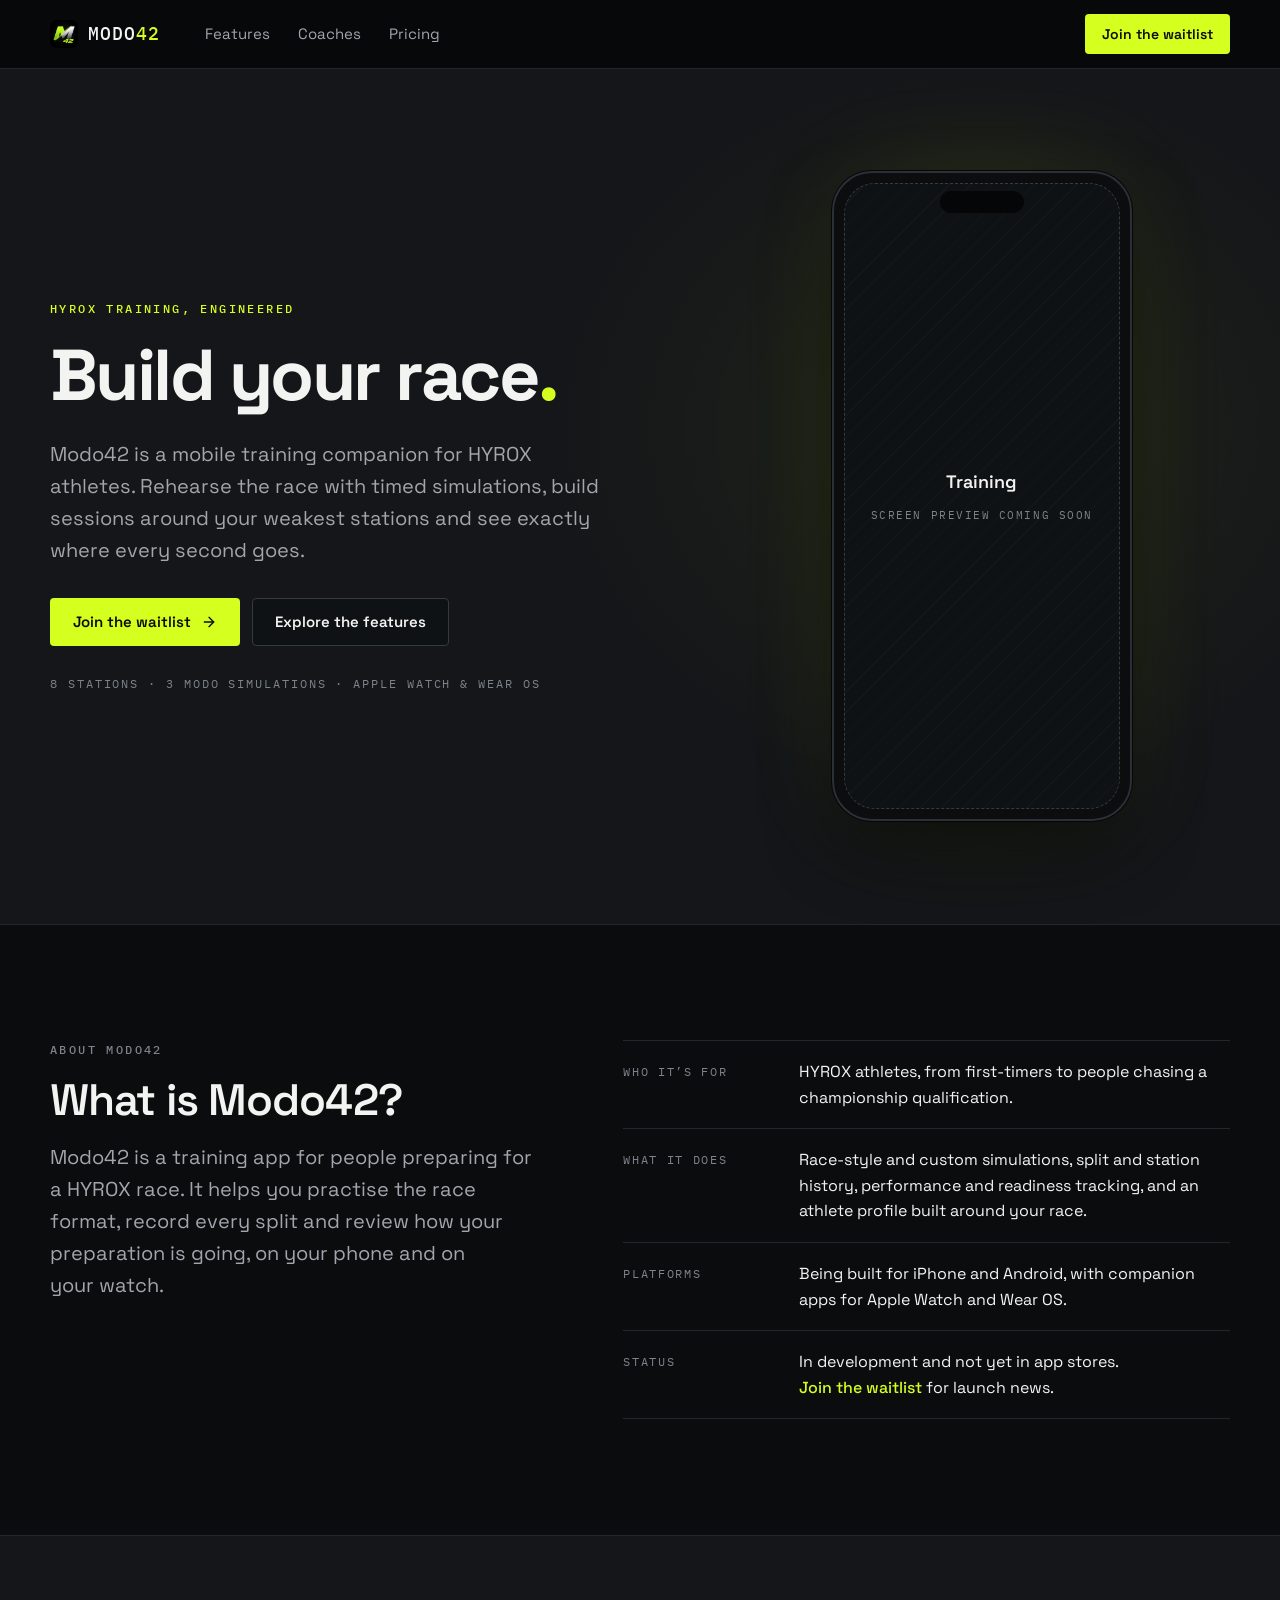
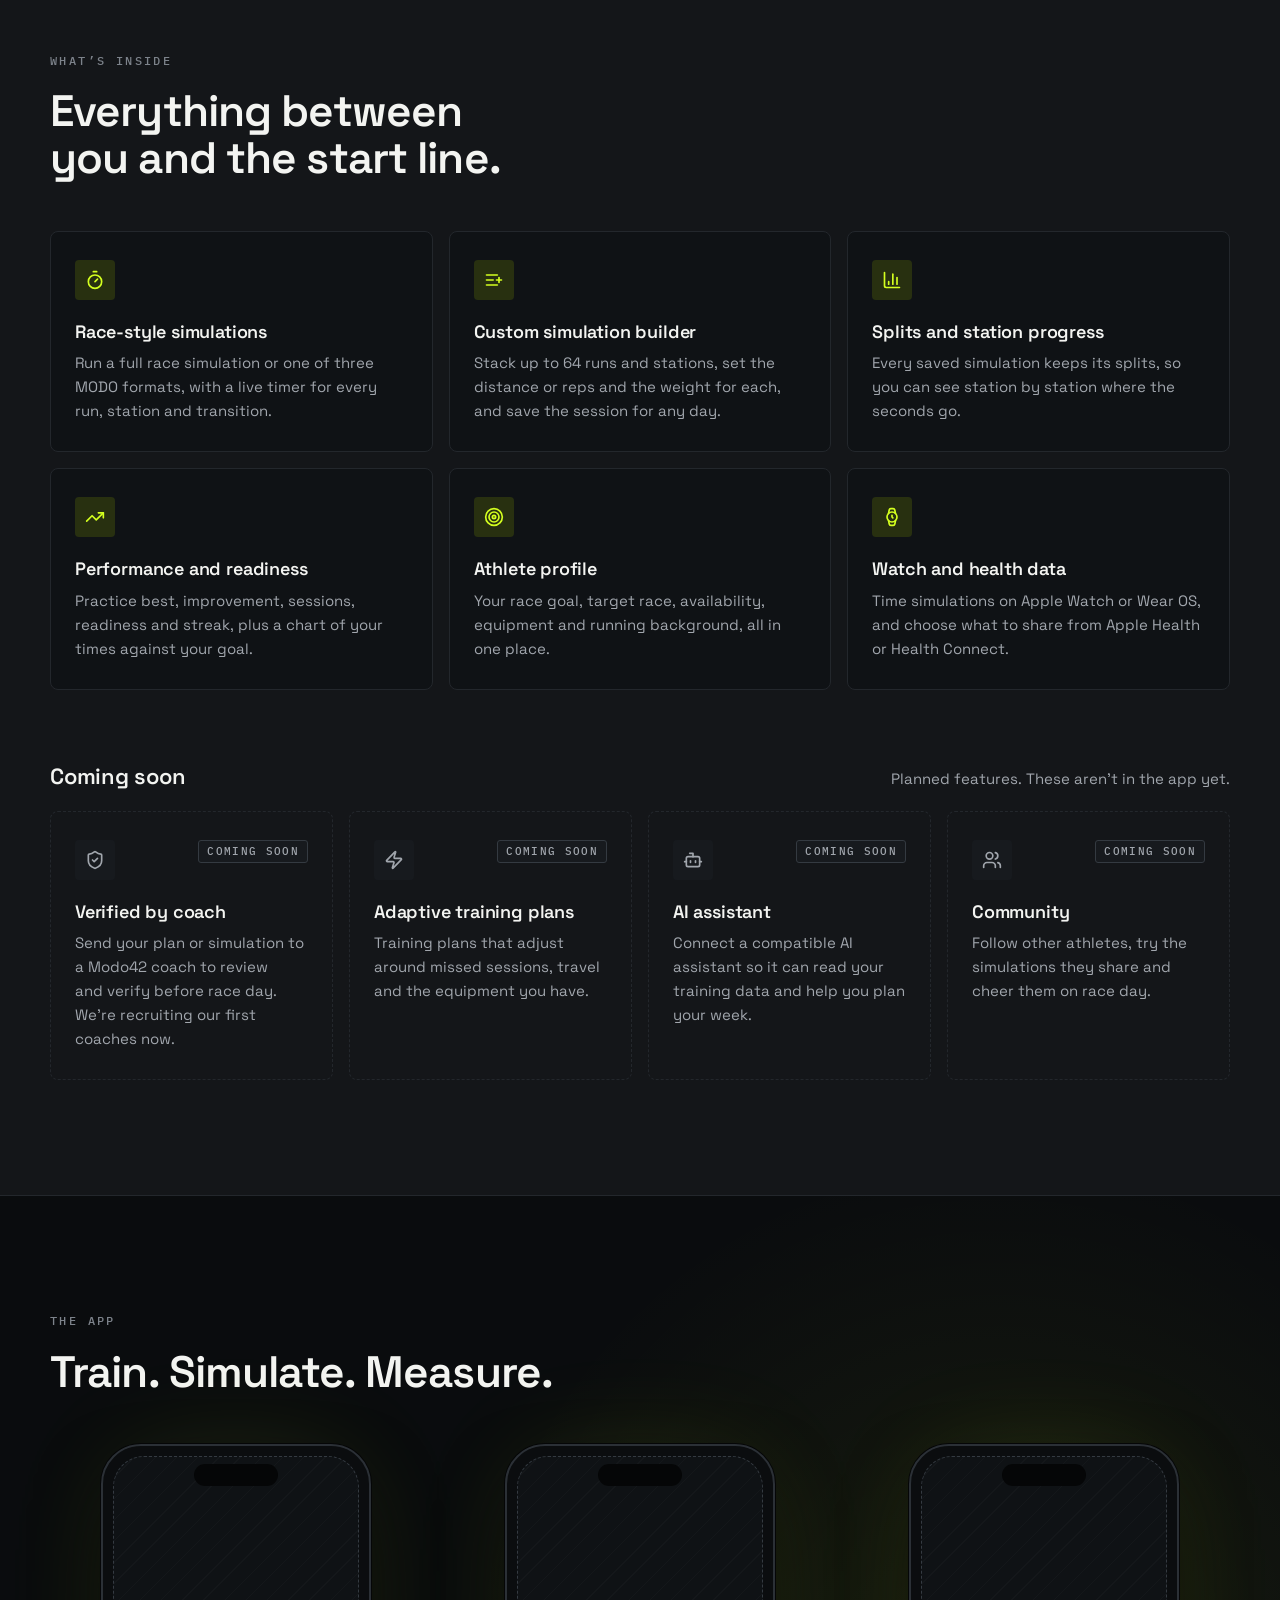
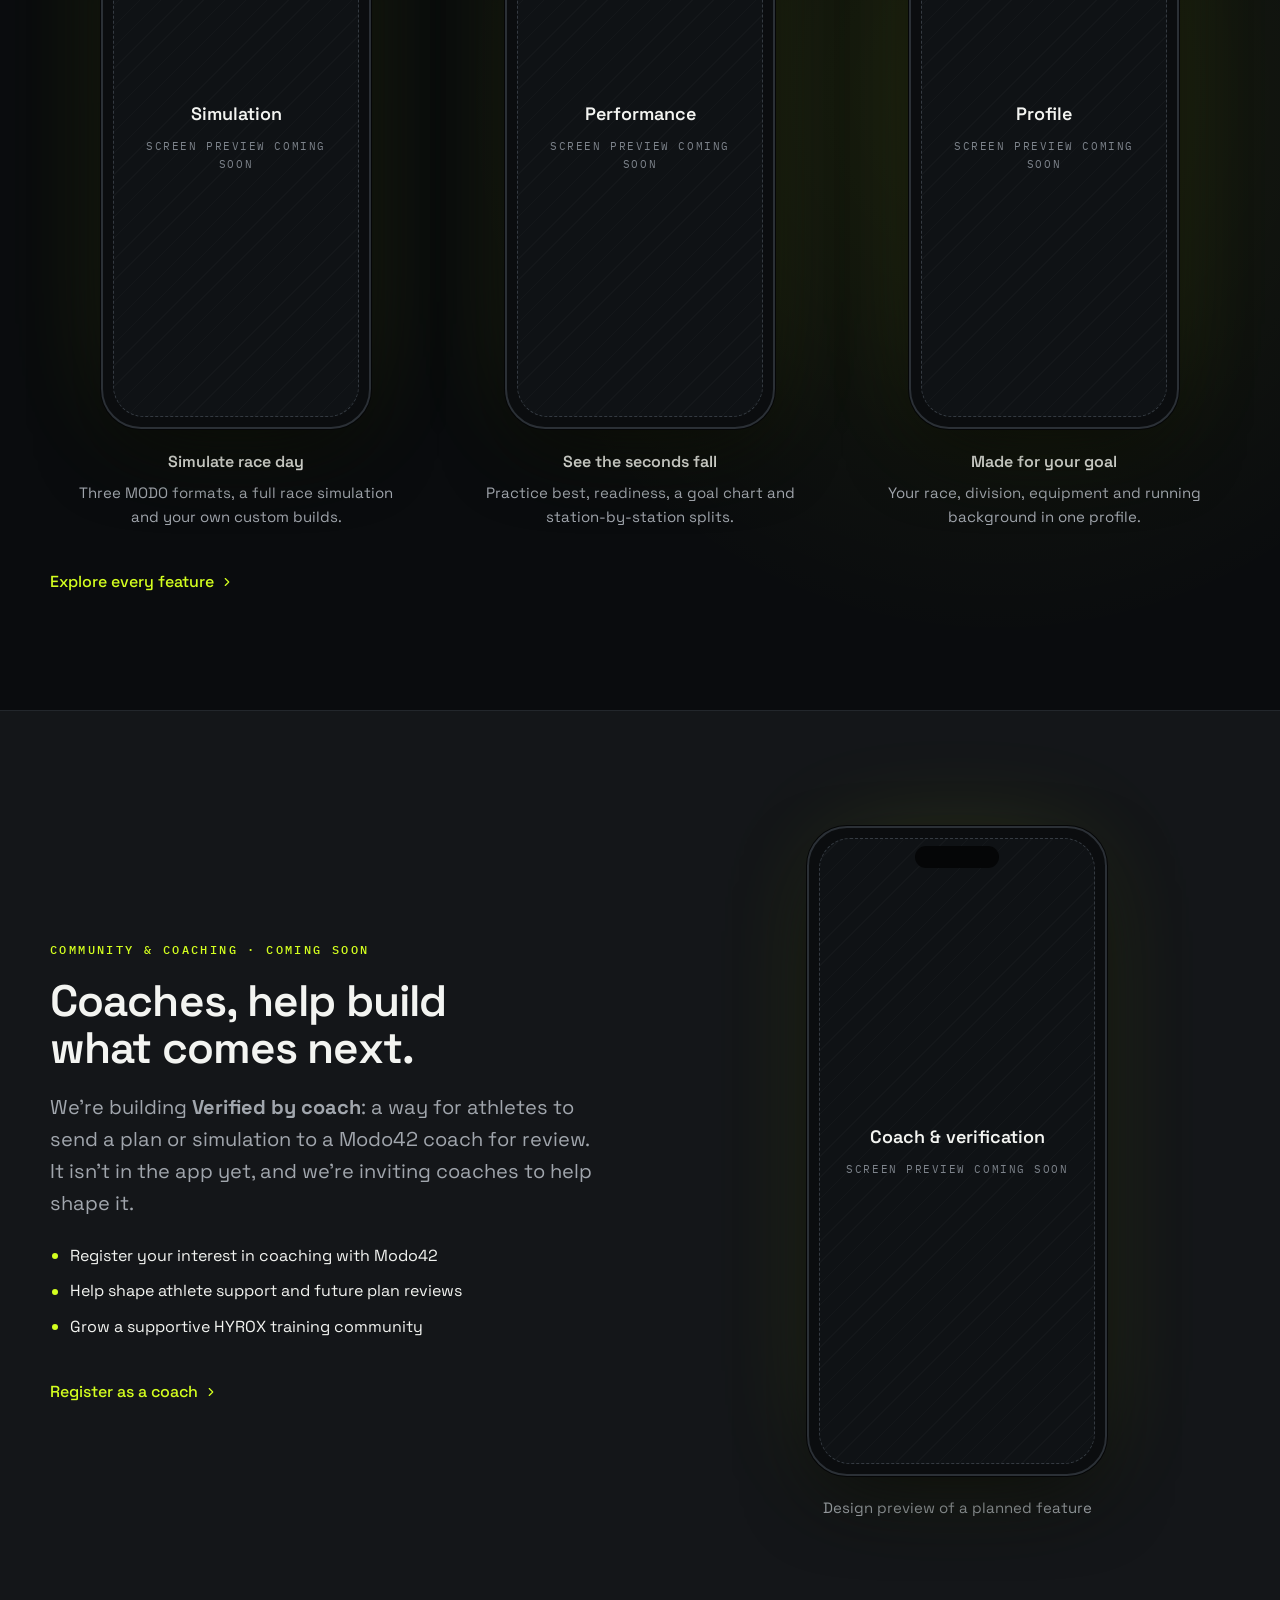
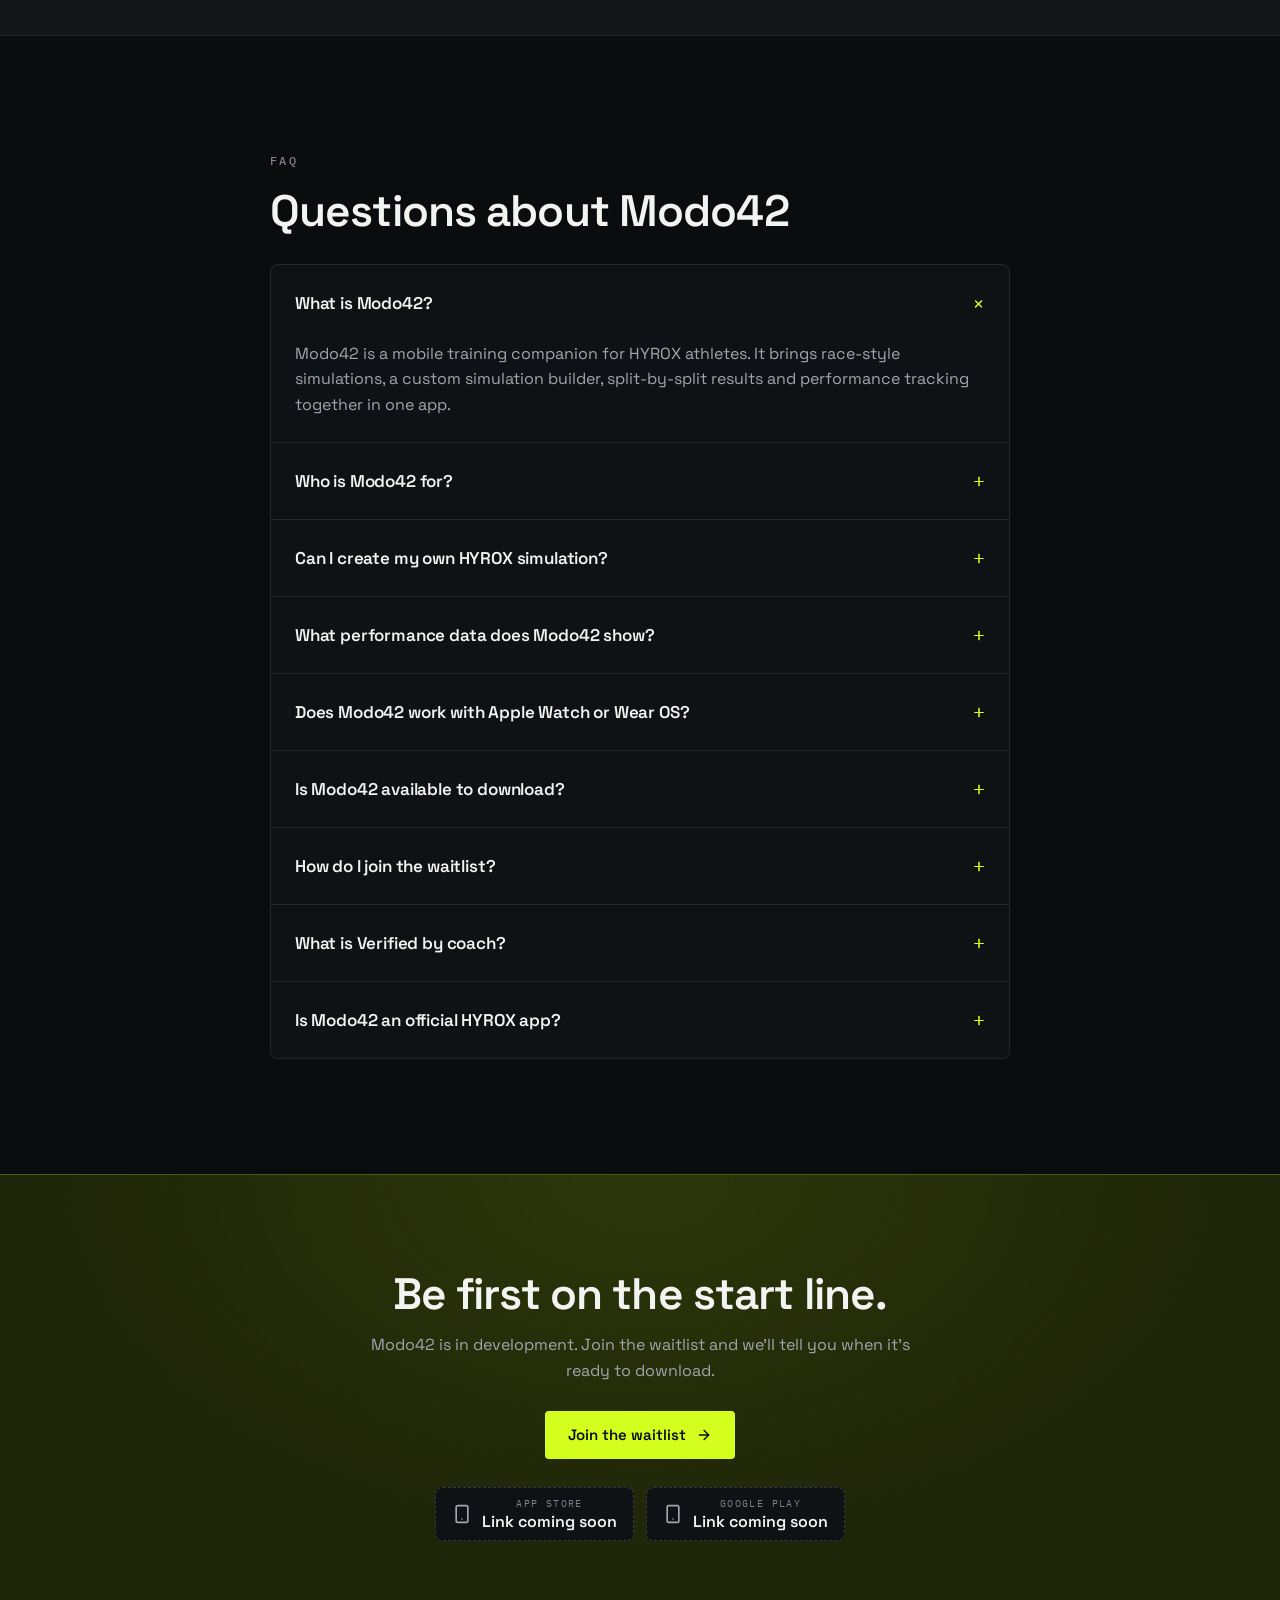
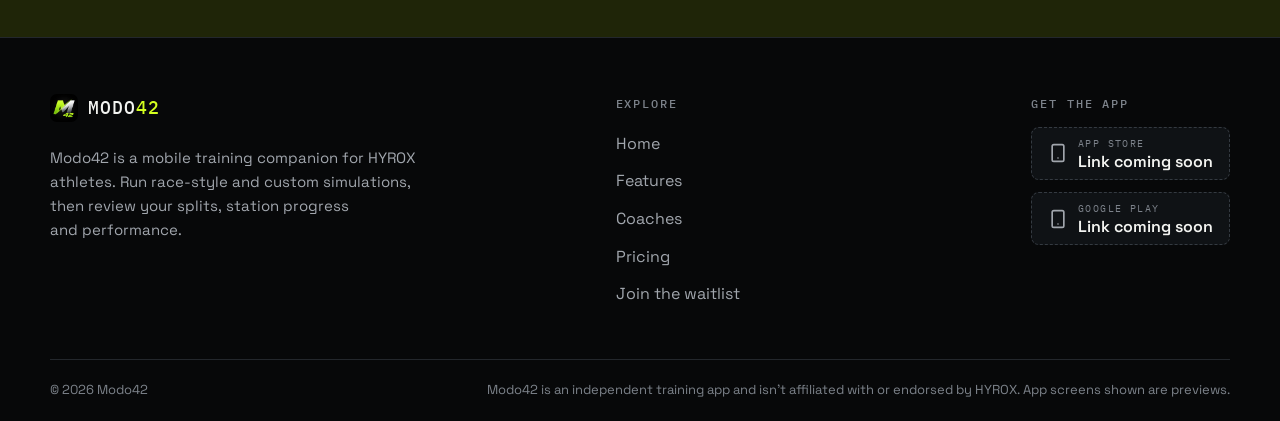
==== index.html @ 2502e5da "Add Modo42 marketing website Static five-page site (Home, Features, Coaches, Pricing, Join the waitl" ====
<!doctype html>
<html lang="en">
<head>
<meta charset="utf-8">
<meta name="viewport" content="width=device-width, initial-scale=1">
<title>Modo42 — HYROX training app for race simulations and splits</title>
<meta name="description" content="Modo42 is a mobile training companion for HYROX athletes. Run race-style and custom simulations, review splits and station progress, and track your performance.">

<link rel="canonical" href="https://modo42.com/">
<meta name="robots" content="index,follow,max-image-preview:large">
<meta name="theme-color" content="#070809">
<link rel="icon" href="/assets/images/favicon-32.png" sizes="32x32" type="image/png">
<link rel="apple-touch-icon" href="/assets/images/apple-touch-icon.png">
<link rel="preload" href="/assets/fonts/space-grotesk-latin-wght.woff2" as="font" type="font/woff2" crossorigin>
<link rel="stylesheet" href="/styles.css">
<script>document.documentElement.classList.add('js')</script>
<script src="/script.js" defer></script>
<meta property="og:type" content="website">
<meta property="og:site_name" content="Modo42">
<meta property="og:locale" content="en_GB">
<meta property="og:title" content="Modo42 — HYROX training app for race simulations and splits">
<meta property="og:description" content="Modo42 is a mobile training companion for HYROX athletes. Run race-style and custom simulations, review splits and station progress, and track your performance.">
<meta property="og:url" content="https://modo42.com/">
<meta property="og:image" content="https://modo42.com/assets/images/og-image.png">
<meta property="og:image:width" content="1200">
<meta property="og:image:height" content="630">
<meta property="og:image:alt" content="Modo42 — HYROX training and race simulation app">
<meta name="twitter:card" content="summary_large_image">
<meta name="twitter:title" content="Modo42 — HYROX training app for race simulations and splits">
<meta name="twitter:description" content="Modo42 is a mobile training companion for HYROX athletes. Run race-style and custom simulations, review splits and station progress, and track your performance.">
<meta name="twitter:image" content="https://modo42.com/assets/images/og-image.png">
<script type="application/ld+json">
{
  "@context": "https://schema.org",
  "@graph": [
    {
      "@type": "WebSite",
      "@id": "https://modo42.com/#website",
      "url": "https://modo42.com/",
      "name": "Modo42",
      "description": "Modo42 is a mobile training companion for HYROX athletes. Run race-style and custom simulations, then review your splits, station progress and performance.",
      "inLanguage": "en"
    },
    {
      "@type": "SoftwareApplication",
      "@id": "https://modo42.com/#app",
      "name": "Modo42",
      "applicationCategory": "HealthApplication",
      "operatingSystem": "iOS, Android",
      "description": "Modo42 is a mobile training companion for HYROX athletes. Run race-style and custom simulations, then review your splits, station progress and performance.",
      "featureList": [
        "Race-style simulations",
        "Custom simulation builder",
        "Splits and station progress",
        "Performance and readiness",
        "Athlete profile",
        "Watch and health data"
      ]
    },
    {
      "@type": "WebPage",
      "@id": "https://modo42.com/#webpage",
      "url": "https://modo42.com/",
      "name": "Modo42 — HYROX training app for race simulations and splits",
      "description": "Modo42 is a mobile training companion for HYROX athletes. Run race-style and custom simulations, review splits and station progress, and track your performance.",
      "isPartOf": {
        "@id": "https://modo42.com/#website"
      },
      "about": {
        "@id": "https://modo42.com/#app"
      },
      "inLanguage": "en"
    },
    {
      "@type": "FAQPage",
      "@id": "https://modo42.com/#faq",
      "url": "https://modo42.com/",
      "mainEntity": [
        {
          "@type": "Question",
          "name": "What is Modo42?",
          "acceptedAnswer": {
            "@type": "Answer",
            "text": "Modo42 is a mobile training companion for HYROX athletes. It brings race-style simulations, a custom simulation builder, split-by-split results and performance tracking together in one app."
          }
        },
        {
          "@type": "Question",
          "name": "Who is Modo42 for?",
          "acceptedAnswer": {
            "@type": "Answer",
            "text": "Athletes preparing for a HYROX race, whether you want to finish your first event, beat your finish time, qualify for championships or simply get HYROX fit."
          }
        },
        {
          "@type": "Question",
          "name": "Can I create my own HYROX simulation?",
          "acceptedAnswer": {
            "@type": "Answer",
            "text": "Yes. The custom simulation builder lets you add up to 64 runs and stations, set the distance or reps and the weight for each, reorder them and save the session to run later."
          }
        },
        {
          "@type": "Question",
          "name": "What performance data does Modo42 show?",
          "acceptedAnswer": {
            "@type": "Answer",
            "text": "Modo42 keeps the splits and station times from every saved simulation. The Performance view shows your practice best, improvement, session count, readiness, sessions this week and streak, with a chart that compares your times to your goal."
          }
        },
        {
          "@type": "Question",
          "name": "Does Modo42 work with Apple Watch or Wear OS?",
          "acceptedAnswer": {
            "@type": "Answer",
            "text": "Yes. Companion apps for Apple Watch and Wear OS let you run a simulation from your wrist with pause, next and end controls, then send the finished session back to your phone."
          }
        },
        {
          "@type": "Question",
          "name": "Is Modo42 available to download?",
          "acceptedAnswer": {
            "@type": "Answer",
            "text": "Not yet. Modo42 is in development for iPhone and Android. Join the waitlist to hear when it’s ready."
          }
        },
        {
          "@type": "Question",
          "name": "How do I join the waitlist?",
          "acceptedAnswer": {
            "@type": "Answer",
            "text": "Enter your email address on the Join the waitlist page."
          }
        },
        {
          "@type": "Question",
          "name": "What is Verified by coach?",
          "acceptedAnswer": {
            "@type": "Answer",
            "text": "Verified by coach is a planned Modo42 feature that will let you send your plan or simulation to a Modo42 coach for review. It isn’t available yet, and we’re recruiting our first coaches now."
          }
        },
        {
          "@type": "Question",
          "name": "Is Modo42 an official HYROX app?",
          "acceptedAnswer": {
            "@type": "Answer",
            "text": "No. Modo42 is an independent training app for HYROX athletes and isn’t affiliated with or endorsed by HYROX."
          }
        }
      ]
    }
  ]
}
</script>
</head>
<body>
<a class="skip-link" href="#main">Skip to content</a>
<header class="site-header">
  <div class="wrap header-inner">
    <a class="brand" href="/" aria-label="Modo42 home" aria-current="page"><img src="/assets/images/icon-192.png" alt="" width="28" height="28"><span>MODO<b>42</b></span></a>
    <button class="nav-toggle" type="button" aria-controls="site-nav" aria-expanded="false" aria-label="Open menu">
      <svg class="i icon-open" aria-hidden="true" focusable="false"><use href="/assets/icons.svg#menu"></use></svg><svg class="i icon-close" aria-hidden="true" focusable="false"><use href="/assets/icons.svg#x"></use></svg>
    </button>
    <nav id="site-nav" class="site-nav" aria-label="Main">
      <ul class="nav-links">
<li><a href="/features/">Features</a></li>
<li><a href="/coaches/">Coaches</a></li>
<li><a href="/pricing/">Pricing</a></li>
      </ul>
      <a class="button button--primary button--small nav-cta" href="/join-waitlist/">Join the waitlist</a>
    </nav>
  </div>
</header>
<main id="main">
<section class="hero" aria-labelledby="hero-title">
  <div class="wrap hero-grid">
    <div>
      <p class="eyebrow eyebrow--accent">HYROX training, engineered</p>
      <h1 id="hero-title">Build your race<span class="dot">.</span></h1>
      <p class="lead">Modo42 is a mobile training companion for HYROX athletes. Rehearse the race with timed simulations, build sessions around your weakest stations and see exactly where every second goes.</p>
      <div class="actions">
        <a class="button button--primary" href="/join-waitlist/">Join the waitlist <svg class="i" aria-hidden="true" focusable="false"><use href="/assets/icons.svg#arrow-right"></use></svg></a>
        <a class="button button--secondary" href="/features/">Explore the features</a>
      </div>
      <p class="mono-meta">8 stations · 3 MODO simulations · Apple Watch &amp; Wear OS</p>
    </div>
    <figure class="phone">
  <!-- SCREENSHOT: replace the .phone-screen contents with <img src="/assets/images/screens/training.webp" width="..." height="..." alt="..."> -->
  <div class="phone-frame"><div class="phone-screen"><strong>Training</strong><span>Screen preview coming soon</span></div></div>
  
</figure>
  </div>
</section>

<section class="section section--deep" aria-labelledby="what-title">
  <div class="wrap facts">
    <div>
      <p class="eyebrow">About Modo42</p>
      <h2 id="what-title">What is Modo42?</h2>
      <p class="lead">Modo42 is a training app for people preparing for a HYROX race. It helps you practise the race format, record every split and review how your preparation is going, on your phone and on your watch.</p>
    </div>
    <dl class="spec">
      <div><dt>Who it’s for</dt><dd>HYROX athletes, from first-timers to people chasing a championship qualification.</dd></div>
      <div><dt>What it does</dt><dd>Race-style and custom simulations, split and station history, performance and readiness tracking, and an athlete profile built around your race.</dd></div>
      <div><dt>Platforms</dt><dd>Being built for iPhone and Android, with companion apps for Apple Watch and Wear OS.</dd></div>
      <div><dt>Status</dt><dd>In development and not yet in app stores. <a class="text-link" href="/join-waitlist/">Join the waitlist</a> for launch news.</dd></div>
    </dl>
  </div>
</section>

<section class="section" aria-labelledby="inside-title">
  <div class="wrap">
    <div class="section-head">
      <p class="eyebrow">What’s inside</p>
      <h2 id="inside-title">Everything between you and the start line.</h2>
    </div>
    <ul class="card-grid">
<li class="card"><span class="icon-tile"><svg class="i" aria-hidden="true" focusable="false"><use href="/assets/icons.svg#timer"></use></svg></span><h3>Race-style simulations</h3><p>Run a full race simulation or one of three MODO formats, with a live timer for every run, station and transition.</p></li>
<li class="card"><span class="icon-tile"><svg class="i" aria-hidden="true" focusable="false"><use href="/assets/icons.svg#list-plus"></use></svg></span><h3>Custom simulation builder</h3><p>Stack up to 64 runs and stations, set the distance or reps and the weight for each, and save the session for any day.</p></li>
<li class="card"><span class="icon-tile"><svg class="i" aria-hidden="true" focusable="false"><use href="/assets/icons.svg#chart"></use></svg></span><h3>Splits and station progress</h3><p>Every saved simulation keeps its splits, so you can see station by station where the seconds go.</p></li>
<li class="card"><span class="icon-tile"><svg class="i" aria-hidden="true" focusable="false"><use href="/assets/icons.svg#trending-up"></use></svg></span><h3>Performance and readiness</h3><p>Practice best, improvement, sessions, readiness and streak, plus a chart of your times against your goal.</p></li>
<li class="card"><span class="icon-tile"><svg class="i" aria-hidden="true" focusable="false"><use href="/assets/icons.svg#target"></use></svg></span><h3>Athlete profile</h3><p>Your race goal, target race, availability, equipment and running background, all in one place.</p></li>
<li class="card"><span class="icon-tile"><svg class="i" aria-hidden="true" focusable="false"><use href="/assets/icons.svg#watch"></use></svg></span><h3>Watch and health data</h3><p>Time simulations on Apple Watch or Wear OS, and choose what to share from Apple Health or Health Connect.</p></li>
    </ul>
    <div class="subhead">
      <h3>Coming soon</h3>
      <p>Planned features. These aren’t in the app yet.</p>
    </div>
    <ul class="card-grid card-grid--four">
<li class="card card--soon"><span class="icon-tile"><svg class="i" aria-hidden="true" focusable="false"><use href="/assets/icons.svg#shield-check"></use></svg></span><span class="badge badge--soon">Coming soon</span><h4>Verified by coach</h4><p>Send your plan or simulation to a Modo42 coach to review and verify before race day. We’re recruiting our first coaches now.</p></li>
<li class="card card--soon"><span class="icon-tile"><svg class="i" aria-hidden="true" focusable="false"><use href="/assets/icons.svg#zap"></use></svg></span><span class="badge badge--soon">Coming soon</span><h4>Adaptive training plans</h4><p>Training plans that adjust around missed sessions, travel and the equipment you have.</p></li>
<li class="card card--soon"><span class="icon-tile"><svg class="i" aria-hidden="true" focusable="false"><use href="/assets/icons.svg#bot"></use></svg></span><span class="badge badge--soon">Coming soon</span><h4>AI assistant</h4><p>Connect a compatible AI assistant so it can read your training data and help you plan your week.</p></li>
<li class="card card--soon"><span class="icon-tile"><svg class="i" aria-hidden="true" focusable="false"><use href="/assets/icons.svg#users"></use></svg></span><span class="badge badge--soon">Coming soon</span><h4>Community</h4><p>Follow other athletes, try the simulations they share and cheer them on race day.</p></li>
    </ul>
  </div>
</section>

<section class="section section--glow" aria-labelledby="app-title">
  <div class="wrap">
    <div class="section-head">
      <p class="eyebrow">The app</p>
      <h2 id="app-title">Train. Simulate. Measure.</h2>
    </div>
    <ul class="screen-trio">
      <li><figure class="phone">
  <!-- SCREENSHOT: replace the .phone-screen contents with <img src="/assets/images/screens/simulation.webp" width="..." height="..." alt="..."> -->
  <div class="phone-frame"><div class="phone-screen"><strong>Simulation</strong><span>Screen preview coming soon</span></div></div>
  <figcaption><strong>Simulate race day</strong><span>Three MODO formats, a full race simulation and your own custom builds.</span></figcaption>
</figure></li>
      <li><figure class="phone">
  <!-- SCREENSHOT: replace the .phone-screen contents with <img src="/assets/images/screens/performance.webp" width="..." height="..." alt="..."> -->
  <div class="phone-frame"><div class="phone-screen"><strong>Performance</strong><span>Screen preview coming soon</span></div></div>
  <figcaption><strong>See the seconds fall</strong><span>Practice best, readiness, a goal chart and station-by-station splits.</span></figcaption>
</figure></li>
      <li><figure class="phone">
  <!-- SCREENSHOT: replace the .phone-screen contents with <img src="/assets/images/screens/profile.webp" width="..." height="..." alt="..."> -->
  <div class="phone-frame"><div class="phone-screen"><strong>Profile</strong><span>Screen preview coming soon</span></div></div>
  <figcaption><strong>Made for your goal</strong><span>Your race, division, equipment and running background in one profile.</span></figcaption>
</figure></li>
    </ul>
    <p class="section-foot"><a class="text-link" href="/features/">Explore every feature <svg class="i" aria-hidden="true" focusable="false"><use href="/assets/icons.svg#chevron-right"></use></svg></a></p>
  </div>
</section>

<section class="section" aria-labelledby="coach-title">
  <div class="wrap split">
    <div class="split-copy">
      <p class="eyebrow eyebrow--accent">Community &amp; coaching · Coming soon</p>
      <h2 id="coach-title">Coaches, help build what comes next.</h2>
      <p class="lead">We’re building <strong>Verified by coach</strong>: a way for athletes to send a plan or simulation to a Modo42 coach for review. It isn’t in the app yet, and we’re inviting coaches to help shape it.</p>
      <ul class="bullet-list">
        <li>Register your interest in coaching with Modo42</li>
        <li>Help shape athlete support and future plan reviews</li>
        <li>Grow a supportive HYROX training community</li>
      </ul>
      <p class="section-foot"><a class="text-link" href="/coaches/">Register as a coach <svg class="i" aria-hidden="true" focusable="false"><use href="/assets/icons.svg#chevron-right"></use></svg></a></p>
    </div>
    <div class="split-media"><figure class="phone">
  <!-- SCREENSHOT: replace the .phone-screen contents with <img src="/assets/images/screens/coach-verification.webp" width="..." height="..." alt="..."> -->
  <div class="phone-frame"><div class="phone-screen"><strong>Coach &amp; verification</strong><span>Screen preview coming soon</span></div></div>
  <figcaption><span>Design preview of a planned feature</span></figcaption>
</figure></div>
  </div>
</section>

<section class="section section--deep" aria-labelledby="faq-title">
  <div class="wrap faq">
    <p class="eyebrow">FAQ</p>
    <h2 id="faq-title">Questions about Modo42</h2>
    <div class="faq-list">
<details class="faq-item" open><summary><h3>What is Modo42?</h3></summary><div class="faq-answer"><p>Modo42 is a mobile training companion for HYROX athletes. It brings race-style simulations, a custom simulation builder, split-by-split results and performance tracking together in one app.</p></div></details>
<details class="faq-item"><summary><h3>Who is Modo42 for?</h3></summary><div class="faq-answer"><p>Athletes preparing for a HYROX race, whether you want to finish your first event, beat your finish time, qualify for championships or simply get HYROX fit.</p></div></details>
<details class="faq-item"><summary><h3>Can I create my own HYROX simulation?</h3></summary><div class="faq-answer"><p>Yes. The custom simulation builder lets you add up to 64 runs and stations, set the distance or reps and the weight for each, reorder them and save the session to run later.</p></div></details>
<details class="faq-item"><summary><h3>What performance data does Modo42 show?</h3></summary><div class="faq-answer"><p>Modo42 keeps the splits and station times from every saved simulation. The Performance view shows your practice best, improvement, session count, readiness, sessions this week and streak, with a chart that compares your times to your goal.</p></div></details>
<details class="faq-item"><summary><h3>Does Modo42 work with Apple Watch or Wear OS?</h3></summary><div class="faq-answer"><p>Yes. Companion apps for Apple Watch and Wear OS let you run a simulation from your wrist with pause, next and end controls, then send the finished session back to your phone.</p></div></details>
<details class="faq-item"><summary><h3>Is Modo42 available to download?</h3></summary><div class="faq-answer"><p>Not yet. Modo42 is in development for iPhone and Android. Join the waitlist to hear when it’s ready.</p></div></details>
<details class="faq-item"><summary><h3>How do I join the waitlist?</h3></summary><div class="faq-answer"><p>Enter your email address on the <a href="/join-waitlist/">Join the waitlist</a> page.</p></div></details>
<details class="faq-item"><summary><h3>What is Verified by coach?</h3></summary><div class="faq-answer"><p>Verified by coach is a planned Modo42 feature that will let you send your plan or simulation to a Modo42 coach for review. It isn’t available yet, and we’re recruiting our first coaches now.</p></div></details>
<details class="faq-item"><summary><h3>Is Modo42 an official HYROX app?</h3></summary><div class="faq-answer"><p>No. Modo42 is an independent training app for HYROX athletes and isn’t affiliated with or endorsed by HYROX.</p></div></details>
    </div>
    
  </div>
</section>

<section class="cta-band" aria-labelledby="cta-title">
  <div class="wrap">
    <h2 id="cta-title">Be first on the start line.</h2>
    <p>Modo42 is in development. Join the waitlist and we’ll tell you when it’s ready to download.</p>
    <div class="actions"><a class="button button--primary" href="/join-waitlist/">Join the waitlist <svg class="i" aria-hidden="true" focusable="false"><use href="/assets/icons.svg#arrow-right"></use></svg></a></div>
    <ul class="store-links store-links--center"><li><!-- STORE LINK: replace this span with <a href="APP-STORE_URL"> and the official badge --><span class="store-link" data-store-link="app-store"><svg class="i" aria-hidden="true" focusable="false"><use href="/assets/icons.svg#smartphone"></use></svg><span><small>App Store</small><b>Link coming soon</b></span></span></li><li><!-- STORE LINK: replace this span with <a href="GOOGLE-PLAY_URL"> and the official badge --><span class="store-link" data-store-link="google-play"><svg class="i" aria-hidden="true" focusable="false"><use href="/assets/icons.svg#smartphone"></use></svg><span><small>Google Play</small><b>Link coming soon</b></span></span></li></ul>
  </div>
</section>
</main>
<footer class="site-footer">
  <div class="wrap">
    <div class="footer-grid">
      <div class="footer-about">
        <a class="brand" href="/" aria-label="Modo42 home"><img src="/assets/images/icon-192.png" alt="" width="28" height="28" loading="lazy"><span>MODO<b>42</b></span></a>
        <p>Modo42 is a mobile training companion for HYROX athletes. Run race-style and custom simulations, then review your splits, station progress and performance.</p>
      </div>
      <nav aria-label="Footer">
        <p class="footer-heading">Explore</p>
        <ul class="footer-links">
          <li><a href="/">Home</a></li>
          <li><a href="/features/">Features</a></li>
          <li><a href="/coaches/">Coaches</a></li>
          <li><a href="/pricing/">Pricing</a></li>
          <li><a href="/join-waitlist/">Join the waitlist</a></li>
        </ul>
      </nav>
      <div>
        <p class="footer-heading">Get the app</p>
        <ul class="store-links store-links--stack"><li><!-- STORE LINK: replace this span with <a href="APP-STORE_URL"> and the official badge --><span class="store-link" data-store-link="app-store"><svg class="i" aria-hidden="true" focusable="false"><use href="/assets/icons.svg#smartphone"></use></svg><span><small>App Store</small><b>Link coming soon</b></span></span></li><li><!-- STORE LINK: replace this span with <a href="GOOGLE-PLAY_URL"> and the official badge --><span class="store-link" data-store-link="google-play"><svg class="i" aria-hidden="true" focusable="false"><use href="/assets/icons.svg#smartphone"></use></svg><span><small>Google Play</small><b>Link coming soon</b></span></span></li></ul>
      </div>
    </div>
    <div class="footer-legal">
      <span>© 2026 Modo42</span>
      <span>Modo42 is an independent training app and isn’t affiliated with or endorsed by HYROX. App screens shown are previews.</span>
    </div>
  </div>
</footer>
</body>
</html>
---- styles.css ----
/* Modo42 website — shared styles. Dark-only by design (matches the app). */

@font-face {
  font-family: 'Space Grotesk';
  src: url('/assets/fonts/space-grotesk-latin-wght.woff2') format('woff2');
  font-weight: 300 700;
  font-style: normal;
  font-display: swap;
}
@font-face {
  font-family: 'IBM Plex Mono';
  src: url('/assets/fonts/ibm-plex-mono-latin-400.woff2') format('woff2');
  font-weight: 400;
  font-style: normal;
  font-display: swap;
}
@font-face {
  font-family: 'IBM Plex Mono';
  src: url('/assets/fonts/ibm-plex-mono-latin-500.woff2') format('woff2');
  font-weight: 500;
  font-style: normal;
  font-display: swap;
}

:root {
  color-scheme: dark;

  --bg: #141619;
  --bg-deep: #0a0c0e;
  --bg-nav: #070809;
  --surface: #0f1215;
  --surface-raised: #171a1e;
  --line: #23272c;
  --line-strong: #343a41;

  --text: #f3f4f1;
  --text-muted: #a1a6ad;
  --text-faint: #7d838b;

  --accent: #d4ff1f;
  --accent-hover: #e2ff5c;
  --accent-ink: #0b0d05;
  --accent-tint: #1f2508;
  --accent-tint-strong: #283010;
  --accent-line: #4c5a12;

  --danger: #ff8a7a;
  --danger-tint: #2a1512;
  --info: #7fd6ff;
  --info-tint: #0f2230;

  --font-sans: 'Space Grotesk', ui-sans-serif, system-ui, -apple-system, 'Segoe UI', sans-serif;
  --font-mono: 'IBM Plex Mono', ui-monospace, 'SF Mono', Menlo, monospace;

  --radius-sm: 4px;
  --radius: 8px;
  --radius-lg: 14px;

  --wrap: 1180px;
  --gutter: clamp(16px, 4vw, 40px);
  --section-y: clamp(64px, 9vw, 120px);

  --focus: 0 0 0 3px var(--bg-deep), 0 0 0 5px var(--accent);
}

*,
*::before,
*::after {
  box-sizing: border-box;
}

html {
  -webkit-text-size-adjust: 100%;
  text-size-adjust: 100%;
  scroll-behavior: smooth;
  scroll-padding-top: 88px;
}

body {
  margin: 0;
  background: var(--bg);
  color: var(--text);
  font-family: var(--font-sans);
  font-size: 1rem;
  line-height: 1.6;
  -webkit-font-smoothing: antialiased;
  text-rendering: optimizeLegibility;
}

img,
svg {
  display: block;
  max-width: 100%;
}

/* Sprite icons: <svg class="i"><use href="/assets/icons.svg#name"/></svg> */
.i {
  width: 20px;
  height: 20px;
  fill: none;
  stroke: currentColor;
  stroke-width: 2;
  stroke-linecap: round;
  stroke-linejoin: round;
  flex: none;
}

h1,
h2,
h3 {
  margin: 0;
  font-weight: 600;
  line-height: 1.08;
  letter-spacing: -0.02em;
  text-wrap: balance;
}

h1 {
  font-size: clamp(2.5rem, 6.4vw, 4.5rem);
  font-weight: 700;
  letter-spacing: -0.035em;
}

h2 {
  font-size: clamp(1.85rem, 3.6vw, 2.75rem);
}

h3 {
  font-size: 1.125rem;
  letter-spacing: -0.01em;
  line-height: 1.3;
}

p {
  margin: 0;
  text-wrap: pretty;
}

a {
  color: inherit;
}

:focus-visible {
  outline: none;
  box-shadow: var(--focus);
  border-radius: var(--radius-sm);
}

::selection {
  background: var(--accent);
  color: var(--accent-ink);
}

.visually-hidden {
  position: absolute !important;
  width: 1px;
  height: 1px;
  padding: 0;
  margin: -1px;
  overflow: hidden;
  clip: rect(0 0 0 0);
  white-space: nowrap;
  border: 0;
}

.skip-link {
  position: absolute;
  top: 12px;
  left: 12px;
  z-index: 100;
  padding: 10px 16px;
  background: var(--accent);
  color: var(--accent-ink);
  font-weight: 600;
  text-decoration: none;
  border-radius: var(--radius-sm);
  transform: translateY(-160%);
}
.skip-link:focus-visible {
  transform: none;
}

.wrap {
  width: 100%;
  max-width: calc(var(--wrap) + var(--gutter) * 2);
  margin-inline: auto;
  padding-inline: var(--gutter);
}

/* ---------- Type helpers ---------- */

.eyebrow {
  display: flex;
  align-items: center;
  gap: 10px;
  margin-bottom: 18px;
  font-family: var(--font-mono);
  font-size: 0.75rem;
  font-weight: 500;
  letter-spacing: 0.2em;
  text-transform: uppercase;
  color: var(--text-faint);
}
.eyebrow--accent {
  color: var(--accent);
}

.lead {
  font-size: clamp(1.0625rem, 1.6vw, 1.25rem);
  line-height: 1.6;
  color: var(--text-muted);
}

.muted {
  color: var(--text-muted);
}

.dot {
  color: var(--accent);
}

.mono-meta {
  font-family: var(--font-mono);
  font-size: 0.75rem;
  letter-spacing: 0.16em;
  text-transform: uppercase;
  color: var(--text-faint);
}

/* ---------- Buttons & links ---------- */

.button {
  display: inline-flex;
  align-items: center;
  justify-content: center;
  gap: 10px;
  min-height: 48px;
  padding: 12px 22px;
  border: 1px solid transparent;
  border-radius: var(--radius-sm);
  font: inherit;
  font-size: 0.9375rem;
  font-weight: 600;
  line-height: 1.2;
  text-decoration: none;
  cursor: pointer;
  transition:
    background-color 160ms ease,
    border-color 160ms ease,
    color 160ms ease,
    transform 160ms ease;
}
.button svg {
  width: 16px;
  height: 16px;
  flex: none;
}
.button--primary {
  background: var(--accent);
  color: var(--accent-ink);
}
.button--primary:hover {
  background: var(--accent-hover);
}
.button--secondary {
  background: var(--surface);
  border-color: var(--line-strong);
  color: var(--text);
}
.button--secondary:hover {
  border-color: var(--text-faint);
}
.button--block {
  width: 100%;
}
.button--small {
  min-height: 40px;
  padding: 8px 16px;
  font-size: 0.875rem;
}
.button[aria-disabled='true'],
.button:disabled {
  cursor: progress;
  opacity: 0.7;
}

.text-link {
  display: inline-flex;
  align-items: center;
  gap: 6px;
  color: var(--accent);
  font-weight: 500;
  text-decoration: none;
}
.text-link svg {
  width: 14px;
  height: 14px;
  transition: transform 160ms ease;
}
.text-link:hover {
  text-decoration: underline;
  text-underline-offset: 4px;
}
.text-link:hover svg {
  transform: translateX(3px);
}

.actions {
  display: flex;
  flex-wrap: wrap;
  gap: 12px;
}

/* ---------- Header ---------- */

.site-header {
  position: sticky;
  top: 0;
  z-index: 50;
  background: color-mix(in srgb, var(--bg-nav) 92%, transparent);
  border-bottom: 1px solid var(--line);
  backdrop-filter: saturate(140%) blur(10px);
  -webkit-backdrop-filter: saturate(140%) blur(10px);
}
.header-inner {
  display: flex;
  align-items: center;
  gap: 32px;
  min-height: 68px;
}

.brand {
  display: inline-flex;
  align-items: center;
  gap: 10px;
  flex: none;
  font-family: var(--font-mono);
  font-size: 1.125rem;
  font-weight: 500;
  letter-spacing: 0.06em;
  text-decoration: none;
  color: var(--text);
}
.brand img {
  width: 28px;
  height: 28px;
  border-radius: 7px;
}
.brand b {
  font-weight: 500;
  color: var(--accent);
}

.site-nav {
  display: flex;
  align-items: center;
  flex: 1;
  gap: 32px;
}
.nav-links {
  display: flex;
  gap: 4px;
  margin: 0;
  padding: 0;
  list-style: none;
}
.nav-links a {
  display: block;
  padding: 8px 12px;
  color: var(--text-muted);
  font-size: 0.9375rem;
  text-decoration: none;
  border-radius: var(--radius-sm);
  transition: color 160ms ease;
}
.nav-links a:hover {
  color: var(--text);
}
.nav-links a[aria-current='page'] {
  color: var(--accent);
}
.nav-cta {
  margin-left: auto;
}

.nav-toggle {
  display: none;
  align-items: center;
  justify-content: center;
  width: 44px;
  height: 44px;
  margin-left: auto;
  padding: 0;
  background: transparent;
  border: 1px solid var(--line-strong);
  border-radius: var(--radius-sm);
  color: var(--text);
  cursor: pointer;
}
.nav-toggle svg {
  width: 20px;
  height: 20px;
}
.nav-toggle .icon-close {
  display: none;
}
.nav-toggle[aria-expanded='true'] .icon-open {
  display: none;
}
.nav-toggle[aria-expanded='true'] .icon-close {
  display: block;
}

@media (max-width: 760px) {
  .header-inner {
    flex-wrap: wrap;
    gap: 0;
    min-height: 0;
  }
  .brand,
  .nav-toggle {
    margin-block: 12px;
  }
  .brand {
    min-height: 44px;
  }
  /* Without JS the links stay visible as a second row. */
  .site-nav {
    flex-basis: 100%;
    flex-direction: column;
    align-items: stretch;
    gap: 12px;
    padding: 4px 0 16px;
  }
  .nav-links {
    flex-direction: column;
  }
  .nav-links a {
    padding: 12px 4px;
    font-size: 1.0625rem;
    border-bottom: 1px solid var(--line);
    border-radius: 0;
  }
  .nav-cta {
    margin-left: 0;
  }
  .js .nav-toggle {
    display: inline-flex;
  }
  .js .site-nav {
    display: none;
  }
  .js .site-nav.is-open {
    display: flex;
  }
}

/* ---------- Sections ---------- */

.section {
  padding-block: var(--section-y);
  border-top: 1px solid var(--line);
}
.section--deep {
  background: var(--bg-deep);
}
.section--glow {
  position: relative;
  overflow: hidden;
  background:
    radial-gradient(60% 70% at 78% 45%, rgba(212, 255, 31, 0.07), transparent 70%),
    var(--bg-deep);
}
.section--glow-left {
  background:
    radial-gradient(60% 70% at 22% 45%, rgba(212, 255, 31, 0.07), transparent 70%),
    var(--bg-deep);
}
.section-head {
  max-width: 720px;
  margin-bottom: clamp(32px, 5vw, 48px);
}
.section-head .lead,
.facts h2 + .lead {
  margin-top: 16px;
}
.section-head--center {
  margin-inline: auto;
  text-align: center;
}
.section-head--center .eyebrow {
  justify-content: center;
}

/* ---------- Hero ---------- */

.hero {
  position: relative;
  overflow: hidden;
  padding-block: clamp(48px, 8vw, 104px);
  background:
    radial-gradient(48% 62% at 76% 42%, rgba(212, 255, 31, 0.06), transparent 70%),
    var(--bg);
}
.hero-grid {
  display: grid;
  grid-template-columns: minmax(0, 1.1fr) minmax(0, 0.9fr);
  align-items: center;
  gap: clamp(40px, 6vw, 80px);
}
.hero h1 {
  margin-bottom: 24px;
}
.hero .lead {
  max-width: 560px;
}
.hero .actions {
  margin-top: 32px;
}
.hero .mono-meta {
  margin-top: 28px;
}
.page-hero {
  padding-block: clamp(56px, 8vw, 96px) clamp(48px, 6vw, 72px);
}
.page-hero h1 {
  max-width: 820px;
  font-size: clamp(2.25rem, 5.6vw, 3.75rem);
  margin-bottom: 20px;
}
.page-hero .lead {
  max-width: 680px;
}

@media (max-width: 900px) {
  .hero-grid {
    grid-template-columns: 1fr;
  }
}

/* ---------- Phone placeholder (swap for real screenshots later) ---------- */

.phone {
  margin: 0;
}
.phone-frame {
  position: relative;
  width: min(100%, 300px);
  aspect-ratio: 9 / 19.5;
  margin-inline: auto;
  padding: 10px;
  background: #0b0d0f;
  border: 2px solid #2b3036;
  border-radius: 40px;
  box-shadow:
    0 0 0 1px #050607,
    0 30px 80px -20px rgba(0, 0, 0, 0.75),
    0 0 120px -30px rgba(212, 255, 31, 0.18);
}
.phone-frame::before {
  content: '';
  position: absolute;
  top: 18px;
  left: 50%;
  width: 84px;
  height: 22px;
  background: #050607;
  border-radius: 999px;
  transform: translateX(-50%);
}
.phone-screen {
  display: flex;
  flex-direction: column;
  align-items: center;
  justify-content: center;
  gap: 10px;
  height: 100%;
  padding: 24px;
  text-align: center;
  background:
    repeating-linear-gradient(135deg, transparent 0 14px, rgba(255, 255, 255, 0.018) 14px 15px),
    var(--surface);
  border: 1px dashed var(--line-strong);
  border-radius: 31px;
}
.phone-screen strong {
  font-size: 1.125rem;
  font-weight: 600;
}
.phone-screen span {
  font-family: var(--font-mono);
  font-size: 0.6875rem;
  letter-spacing: 0.14em;
  text-transform: uppercase;
  color: var(--text-faint);
}
.phone-screen img {
  width: 100%;
  height: 100%;
  object-fit: cover;
  border-radius: inherit;
}
.phone figcaption {
  margin-top: 20px;
  text-align: center;
}
.phone figcaption strong {
  display: block;
  font-weight: 600;
}
.phone figcaption span {
  display: block;
  max-width: 320px;
  margin: 6px auto 0;
  font-size: 0.9375rem;
  color: var(--text-muted);
}

/* ---------- Cards ---------- */

.card-grid {
  display: grid;
  grid-template-columns: repeat(3, minmax(0, 1fr));
  gap: 16px;
  margin: 0;
  padding: 0;
  list-style: none;
}
.card-grid--two {
  grid-template-columns: repeat(2, minmax(0, 1fr));
}
.card-grid--four {
  grid-template-columns: repeat(4, minmax(0, 1fr));
}
.card {
  position: relative;
  padding: 28px 24px;
  background: var(--surface);
  border: 1px solid var(--line);
  border-radius: var(--radius);
}
.card h3,
.card h4 {
  margin: 20px 0 8px;
  font-size: 1.125rem;
  font-weight: 600;
  line-height: 1.3;
  letter-spacing: -0.01em;
}
.card p {
  font-size: 0.9375rem;
  color: var(--text-muted);
}
.card--soon {
  background: transparent;
  border-style: dashed;
}
.icon-tile {
  display: inline-grid;
  place-items: center;
  width: 40px;
  height: 40px;
  background: var(--accent-tint-strong);
  border-radius: var(--radius-sm);
  color: var(--accent);
}
.icon-tile svg {
  width: 20px;
  height: 20px;
}
.card--soon .icon-tile {
  background: var(--surface-raised);
  color: var(--text-muted);
}

.badge {
  display: inline-flex;
  align-items: center;
  gap: 6px;
  padding: 3px 8px;
  font-family: var(--font-mono);
  font-size: 0.6875rem;
  font-weight: 500;
  letter-spacing: 0.12em;
  text-transform: uppercase;
  line-height: 1.4;
  border-radius: 3px;
  vertical-align: middle;
}
.badge--soon {
  background: var(--surface-raised);
  border: 1px solid var(--line-strong);
  color: var(--text-muted);
}
.badge--live {
  background: var(--accent-tint-strong);
  color: var(--accent);
}
.card .badge {
  position: absolute;
  top: 28px;
  right: 24px;
}

.subhead {
  display: flex;
  flex-wrap: wrap;
  align-items: baseline;
  justify-content: space-between;
  gap: 12px;
  margin: clamp(48px, 6vw, 72px) 0 20px;
}
.subhead h3 {
  font-size: 1.375rem;
}
.subhead p {
  font-size: 0.9375rem;
  color: var(--text-muted);
}

@media (max-width: 960px) {
  .card-grid,
  .card-grid--four {
    grid-template-columns: repeat(2, minmax(0, 1fr));
  }
}
@media (max-width: 600px) {
  .card-grid,
  .card-grid--two,
  .card-grid--four {
    grid-template-columns: 1fr;
  }
  .card {
    display: grid;
    grid-template-columns: 40px 1fr;
    column-gap: 16px;
    padding: 20px;
  }
  .card .icon-tile {
    grid-column: 1;
    grid-row: 1 / span 3;
  }
  .card > :not(.icon-tile) {
    grid-column: 2;
  }
  .card h3,
  .card h4 {
    margin: 0 0 4px;
  }
  .card .badge {
    position: static;
    justify-self: start;
    margin-bottom: 8px;
  }
}

/* ---------- Screen trio (home) ---------- */

.screen-trio {
  display: grid;
  grid-template-columns: repeat(3, minmax(0, 1fr));
  gap: clamp(20px, 3vw, 32px);
  margin: 0;
  padding: 0;
  list-style: none;
}
.screen-trio .phone-frame {
  width: min(100%, 270px);
}
.section-foot {
  margin-top: 40px;
}
@media (max-width: 860px) {
  /* Swipeable row of phones on small screens. */
  .screen-trio {
    grid-template-columns: none;
    grid-auto-flow: column;
    grid-auto-columns: min(78%, 280px);
    gap: 16px;
    margin-inline: calc(var(--gutter) * -1);
    padding: 4px var(--gutter) 12px;
    overflow-x: auto;
    scroll-snap-type: x mandatory;
    scrollbar-width: thin;
  }
  .screen-trio > li {
    scroll-snap-align: center;
  }
}

/* ---------- Split feature rows ---------- */

.split {
  display: grid;
  grid-template-columns: minmax(0, 1fr) minmax(0, 1fr);
  align-items: center;
  gap: clamp(40px, 7vw, 96px);
}
.split--reverse .split-media {
  order: -1;
}
.split-copy h2 {
  margin-bottom: 18px;
}
.split-copy .lead + .lead,
.split-copy .lead + .checklist {
  margin-top: 16px;
}
.split-copy .note {
  margin-top: 20px;
}
@media (max-width: 860px) {
  .split {
    grid-template-columns: 1fr;
  }
  .split--reverse .split-media {
    order: 0;
  }
  .split-media {
    order: 1;
  }
}

.checklist {
  display: grid;
  gap: 12px;
  margin: 24px 0 0;
  padding: 0;
  list-style: none;
}
.checklist li {
  display: grid;
  grid-template-columns: 22px 1fr;
  gap: 12px;
  align-items: start;
}
.checklist svg {
  width: 18px;
  height: 18px;
  margin-top: 4px;
  color: var(--accent);
}

.bullet-list {
  display: grid;
  gap: 10px;
  margin: 24px 0 0;
  padding: 0;
  list-style: none;
}
.bullet-list li {
  position: relative;
  padding-left: 20px;
  color: var(--text);
}
.bullet-list li::before {
  content: '';
  position: absolute;
  top: 0.65em;
  left: 2px;
  width: 6px;
  height: 6px;
  background: var(--accent);
  border-radius: 50%;
}

.note {
  font-size: 0.875rem;
  color: var(--text-faint);
}

/* ---------- Definition block (AEO) ---------- */

.facts {
  display: grid;
  grid-template-columns: minmax(0, 0.9fr) minmax(0, 1.1fr);
  gap: clamp(32px, 6vw, 80px);
}
.spec {
  display: grid;
  gap: 0;
  margin: 0;
  border-top: 1px solid var(--line);
}
.spec > div {
  display: grid;
  grid-template-columns: 160px 1fr;
  gap: 16px;
  padding: 18px 0;
  border-bottom: 1px solid var(--line);
}
.spec dt {
  font-family: var(--font-mono);
  font-size: 0.75rem;
  letter-spacing: 0.14em;
  text-transform: uppercase;
  color: var(--text-faint);
  padding-top: 3px;
}
.spec dd {
  margin: 0;
  color: var(--text);
}
@media (max-width: 860px) {
  .facts {
    grid-template-columns: 1fr;
  }
}
@media (max-width: 520px) {
  .spec > div {
    grid-template-columns: 1fr;
    gap: 4px;
  }
}

/* ---------- FAQ ---------- */

.faq {
  max-width: 820px;
  margin-inline: auto;
}
.faq h2 {
  margin-bottom: 28px;
}
.faq-list {
  background: var(--surface);
  border: 1px solid var(--line);
  border-radius: var(--radius);
}
.faq-item + .faq-item {
  border-top: 1px solid var(--line);
}
.faq-item summary {
  display: flex;
  align-items: center;
  justify-content: space-between;
  gap: 16px;
  padding: 22px 24px;
  font-size: 1.0625rem;
  font-weight: 600;
  list-style: none;
  cursor: pointer;
}
.faq-item summary::-webkit-details-marker {
  display: none;
}
.faq-item summary::after {
  content: '+';
  flex: none;
  font-family: var(--font-mono);
  font-size: 1.25rem;
  font-weight: 400;
  color: var(--accent);
  transition: transform 200ms ease;
}
.faq-item[open] summary::after {
  transform: rotate(45deg);
}
.faq-item summary:focus-visible {
  border-radius: var(--radius);
}
.faq-item h3 {
  font-size: inherit;
  font-weight: inherit;
  letter-spacing: -0.01em;
}
.faq-answer {
  padding: 0 24px 24px;
  color: var(--text-muted);
}
.faq-answer p + p {
  margin-top: 10px;
}
.faq-answer a {
  color: var(--accent);
}
.faq-foot {
  margin-top: 24px;
  text-align: center;
  color: var(--text-muted);
}

/* ---------- CTA band ---------- */

.cta-band {
  padding-block: clamp(64px, 8vw, 96px);
  text-align: center;
  background:
    radial-gradient(70% 120% at 50% 0%, rgba(212, 255, 31, 0.08), transparent 70%),
    var(--accent-tint);
  border-top: 1px solid var(--accent-line);
}
.cta-band h2 {
  margin-bottom: 14px;
}
.cta-band p {
  max-width: 560px;
  margin: 0 auto 28px;
  color: var(--text-muted);
}
.cta-band .actions {
  justify-content: center;
}

/* ---------- Placeholders awaiting content ---------- */

.tbc {
  display: inline-flex;
  align-items: center;
  gap: 8px;
  padding: 6px 10px;
  font-family: var(--font-mono);
  font-size: 0.75rem;
  letter-spacing: 0.08em;
  color: var(--text-muted);
  background: repeating-linear-gradient(
    135deg,
    var(--surface-raised) 0 8px,
    #1b1f24 8px 16px
  );
  border: 1px dashed var(--line-strong);
  border-radius: var(--radius-sm);
}
.tbc::before {
  content: 'TBC';
  padding: 1px 5px;
  font-size: 0.625rem;
  font-weight: 500;
  letter-spacing: 0.14em;
  color: var(--accent-ink);
  background: var(--text-muted);
  border-radius: 2px;
}

.status-legend {
  display: flex;
  flex-wrap: wrap;
  gap: 12px 24px;
  margin-top: 24px;
  font-size: 0.875rem;
  color: var(--text-muted);
}
.status-legend span {
  display: inline-flex;
  align-items: center;
  gap: 10px;
}

/* ---------- Pricing ---------- */

.pricing-grid {
  display: grid;
  grid-template-columns: repeat(3, minmax(0, 1fr));
  gap: 16px;
  align-items: stretch;
}
.plan {
  display: flex;
  flex-direction: column;
  padding: 32px 28px;
  background: var(--surface);
  border: 1px solid var(--line);
  border-radius: var(--radius-lg);
}
.plan--featured {
  background: var(--accent-tint);
  border-color: var(--accent-line);
}
.plan-label {
  display: flex;
  align-items: center;
  justify-content: space-between;
  gap: 8px;
  min-height: 24px;
  margin-bottom: 12px;
}
.plan h2,
.plan h3 {
  font-size: 1.125rem;
  letter-spacing: -0.01em;
}
.plan-price {
  margin: 18px 0 6px;
}
.plan-price strong {
  display: block;
  font-size: clamp(1.75rem, 3vw, 2.25rem);
  font-weight: 700;
  letter-spacing: -0.03em;
  line-height: 1.1;
}
.plan-summary {
  font-size: 0.9375rem;
  color: var(--text-muted);
}
.plan ul {
  display: grid;
  gap: 12px;
  margin: 24px 0 32px;
  padding: 0;
  list-style: none;
  font-size: 0.9375rem;
}
.plan li {
  display: grid;
  grid-template-columns: 20px 1fr;
  gap: 10px;
  align-items: start;
}
.plan li svg {
  width: 16px;
  height: 16px;
  margin-top: 4px;
  color: var(--accent);
}
.plan li.is-placeholder svg {
  color: var(--text-faint);
}
.plan .button {
  margin-top: auto;
}
.pricing-note {
  max-width: 640px;
  margin: 24px auto 0;
  text-align: center;
  font-size: 0.875rem;
  color: var(--text-faint);
}
@media (max-width: 960px) {
  .pricing-grid {
    grid-template-columns: 1fr;
    max-width: 520px;
    margin-inline: auto;
  }
  .plan--featured {
    order: -1;
  }
}

/* ---------- Forms ---------- */

.form-layout {
  display: grid;
  grid-template-columns: minmax(0, 1fr) minmax(0, 1fr);
  gap: clamp(40px, 6vw, 80px);
  align-items: start;
}
@media (max-width: 860px) {
  .form-layout {
    grid-template-columns: 1fr;
  }
}

.form-card {
  padding: clamp(24px, 4vw, 40px);
  background: var(--surface);
  border: 1px solid var(--line);
  border-radius: var(--radius-lg);
}
.form-card h2 {
  margin-bottom: 8px;
  font-size: 1.375rem;
}
.form-card > p {
  margin-bottom: 24px;
  font-size: 0.9375rem;
  color: var(--text-muted);
}

.field {
  display: grid;
  gap: 8px;
  margin-bottom: 20px;
}
.field label,
.field legend {
  display: inline-flex;
  align-items: center;
  gap: 8px;
  font-size: 0.9375rem;
  font-weight: 600;
}
.field label svg {
  width: 16px;
  height: 16px;
  color: var(--accent);
}
.field .optional {
  font-weight: 400;
  color: var(--text-faint);
}
.hint {
  font-size: 0.8125rem;
  color: var(--text-faint);
}

.input,
.select,
.textarea {
  width: 100%;
  min-height: 52px;
  padding: 12px 16px;
  font: inherit;
  font-size: 1rem;
  color: var(--text);
  background: var(--bg-deep);
  border: 1px solid var(--line-strong);
  border-radius: var(--radius-sm);
  transition: border-color 160ms ease;
}
.textarea {
  min-height: 120px;
  resize: vertical;
}
.select {
  appearance: none;
  -webkit-appearance: none;
  padding-right: 44px;
  background-image: url("data:image/svg+xml,%3Csvg xmlns='http://www.w3.org/2000/svg' width='16' height='16' fill='none' stroke='%23a1a6ad' stroke-width='2' stroke-linecap='round' stroke-linejoin='round' viewBox='0 0 24 24'%3E%3Cpath d='m6 9 6 6 6-6'/%3E%3C/svg%3E");
  background-repeat: no-repeat;
  background-position: right 16px center;
}
.input::placeholder,
.textarea::placeholder {
  color: var(--text-faint);
}
.input:hover,
.select:hover,
.textarea:hover {
  border-color: var(--text-faint);
}
.input:focus-visible,
.select:focus-visible,
.textarea:focus-visible {
  border-color: var(--accent);
  box-shadow: 0 0 0 3px rgba(212, 255, 31, 0.22);
  border-radius: var(--radius-sm);
}
[aria-invalid='true'] {
  border-color: var(--danger);
}

.check {
  display: grid;
  grid-template-columns: 22px 1fr;
  gap: 12px;
  align-items: start;
  margin-bottom: 20px;
  font-size: 0.9375rem;
  color: var(--text-muted);
}
.check input {
  width: 20px;
  height: 20px;
  margin: 2px 0 0;
  accent-color: var(--accent);
}

.field-error {
  display: flex;
  align-items: center;
  gap: 6px;
  font-size: 0.875rem;
  color: var(--danger);
}
.field-error:empty {
  display: none;
}
.field-error::before {
  content: '!';
  display: inline-grid;
  place-items: center;
  width: 16px;
  height: 16px;
  flex: none;
  font-size: 0.6875rem;
  font-weight: 700;
  color: var(--bg-deep);
  background: var(--danger);
  border-radius: 50%;
}
.check + .field-error {
  margin: -12px 0 20px 34px;
}

.honeypot {
  position: absolute;
  left: -9999px;
  width: 1px;
  height: 1px;
  overflow: hidden;
}

.form-status {
  margin-top: 20px;
  padding: 16px 18px;
  font-size: 0.9375rem;
  border-radius: var(--radius-sm);
  border: 1px solid transparent;
}
.form-status:empty {
  display: none;
}
.form-status strong {
  display: block;
  margin-bottom: 2px;
  color: var(--text);
}
.form-status[data-state='success'] {
  background: var(--accent-tint);
  border-color: var(--accent-line);
  color: var(--text-muted);
}
.form-status[data-state='error'] {
  background: var(--danger-tint);
  border-color: #5a2a24;
  color: var(--text-muted);
}
.form-status[data-state='info'] {
  background: var(--info-tint);
  border-color: #1d4157;
  color: var(--text-muted);
}

.integration-notice {
  display: grid;
  grid-template-columns: 18px 1fr;
  gap: 10px;
  margin-top: 16px;
  font-size: 0.8125rem;
  color: var(--text-faint);
}
.integration-notice svg {
  width: 16px;
  height: 16px;
  margin-top: 2px;
}

/* ---------- Store badges (placeholders) ---------- */

.store-links {
  display: flex;
  flex-wrap: wrap;
  gap: 12px;
  margin: 0;
  padding: 0;
  list-style: none;
}
.store-link {
  display: inline-flex;
  align-items: center;
  gap: 10px;
  min-height: 48px;
  padding: 8px 16px;
  color: var(--text-muted);
  background: var(--surface);
  border: 1px dashed var(--line-strong);
  border-radius: var(--radius);
  text-decoration: none;
}
.store-link svg {
  width: 20px;
  height: 20px;
}
.store-link small {
  display: block;
  font-family: var(--font-mono);
  font-size: 0.625rem;
  letter-spacing: 0.14em;
  text-transform: uppercase;
  color: var(--text-faint);
}
.store-link b {
  display: block;
  font-weight: 600;
  line-height: 1.2;
  color: var(--text);
}

/* ---------- Footer ---------- */

.site-footer {
  padding-block: 56px 0;
  background: var(--bg-nav);
  border-top: 1px solid var(--line);
}
.footer-grid {
  display: grid;
  grid-template-columns: minmax(0, 1.4fr) minmax(0, 1fr) auto;
  gap: 40px;
}
.footer-about p {
  max-width: 380px;
  margin-top: 16px;
  color: var(--text-muted);
  font-size: 0.9375rem;
}
.footer-heading {
  margin-bottom: 14px;
  font-family: var(--font-mono);
  font-size: 0.75rem;
  font-weight: 500;
  letter-spacing: 0.16em;
  text-transform: uppercase;
  color: var(--text-faint);
}
.footer-links {
  display: grid;
  gap: 4px;
  margin: 0;
  padding: 0;
  list-style: none;
}
.footer-links a {
  display: inline-block;
  padding: 4px 0;
  color: var(--text-muted);
  text-decoration: none;
}
.footer-links a:hover {
  color: var(--text);
}
.footer-legal {
  display: flex;
  flex-wrap: wrap;
  justify-content: space-between;
  gap: 8px 24px;
  margin-top: 48px;
  padding-block: 20px;
  border-top: 1px solid var(--line);
  font-size: 0.8125rem;
  color: var(--text-faint);
}
@media (max-width: 860px) {
  .footer-grid {
    grid-template-columns: 1fr 1fr;
  }
  .footer-about {
    grid-column: 1 / -1;
  }
}
@media (max-width: 480px) {
  .footer-grid {
    grid-template-columns: 1fr;
  }
}

/* ---------- 404 ---------- */

.not-found {
  display: grid;
  place-items: center;
  min-height: 60vh;
  padding-block: 80px;
  text-align: center;
}
.not-found .big {
  font-family: var(--font-mono);
  font-size: clamp(4rem, 14vw, 9rem);
  font-weight: 500;
  line-height: 1;
  color: var(--accent);
}
.not-found h1 {
  margin: 16px 0 12px;
  font-size: clamp(2rem, 5vw, 3rem);
}
.not-found .actions {
  justify-content: center;
  margin-top: 28px;
}

/* ---------- Motion ---------- */

@media (prefers-reduced-motion: reduce) {
  html {
    scroll-behavior: auto;
  }
  *,
  *::before,
  *::after {
    transition-duration: 0.01ms !important;
    animation-duration: 0.01ms !important;
  }
}

/* ---------- Page-specific helpers ---------- */

.spec-title {
  margin: 32px 0 14px;
  font-size: 1rem;
  font-weight: 600;
  color: var(--text);
}
.form-card .spec-title:first-child {
  margin-top: 0;
}
.split-copy .spec,
.split-copy .checklist {
  margin-top: 8px;
}
.split-copy .lead + .checklist {
  margin-top: 24px;
}

.page-hero--center {
  text-align: center;
}
.page-hero--center .eyebrow,
.page-hero--center .status-legend {
  justify-content: center;
}
.page-hero--center h1,
.page-hero--center .lead {
  margin-inline: auto;
}
.page-hero .actions {
  margin-top: 32px;
}
.hero-note {
  margin-top: 18px;
}
.section--flush {
  padding-top: 0;
  border-top: 0;
}

.checklist--icons svg {
  width: 20px;
  height: 20px;
  margin-top: 3px;
}
.checklist--tiles {
  gap: 14px;
  margin-top: 32px;
}
.checklist--tiles li {
  grid-template-columns: 40px 1fr;
  gap: 14px;
  align-items: center;
}
.checklist--tiles .icon-tile svg {
  width: 18px;
  height: 18px;
  margin: 0;
}
.tbc-row {
  margin-top: 20px;
}
.tbc-list {
  display: flex;
  flex-wrap: wrap;
  gap: 10px;
  margin: 0;
  padding: 0;
  list-style: none;
}

.form-aside {
  margin-top: 16px;
}
.form-privacy {
  margin-top: 12px;
}
.hero--form {
  padding-block: clamp(48px, 7vw, 96px);
}
.hero--form .form-card {
  margin-top: clamp(0px, 3vw, 40px);
}

.store-links--stack {
  flex-direction: column;
  align-items: flex-start;
}
.store-links--center {
  justify-content: center;
  margin-top: 28px;
}
.apps-row {
  display: flex;
  flex-wrap: wrap;
  align-items: center;
  justify-content: space-between;
  gap: 24px;
}
.apps-row h2 {
  margin-bottom: 10px;
  font-size: clamp(1.5rem, 2.6vw, 2rem);
}

@media (max-width: 860px) {
  .hero .phone-frame,
  .split-media .phone-frame {
    width: min(100%, 240px);
  }
}

h1 + .lead,
h2 + .lead {
  margin-top: 16px;
}
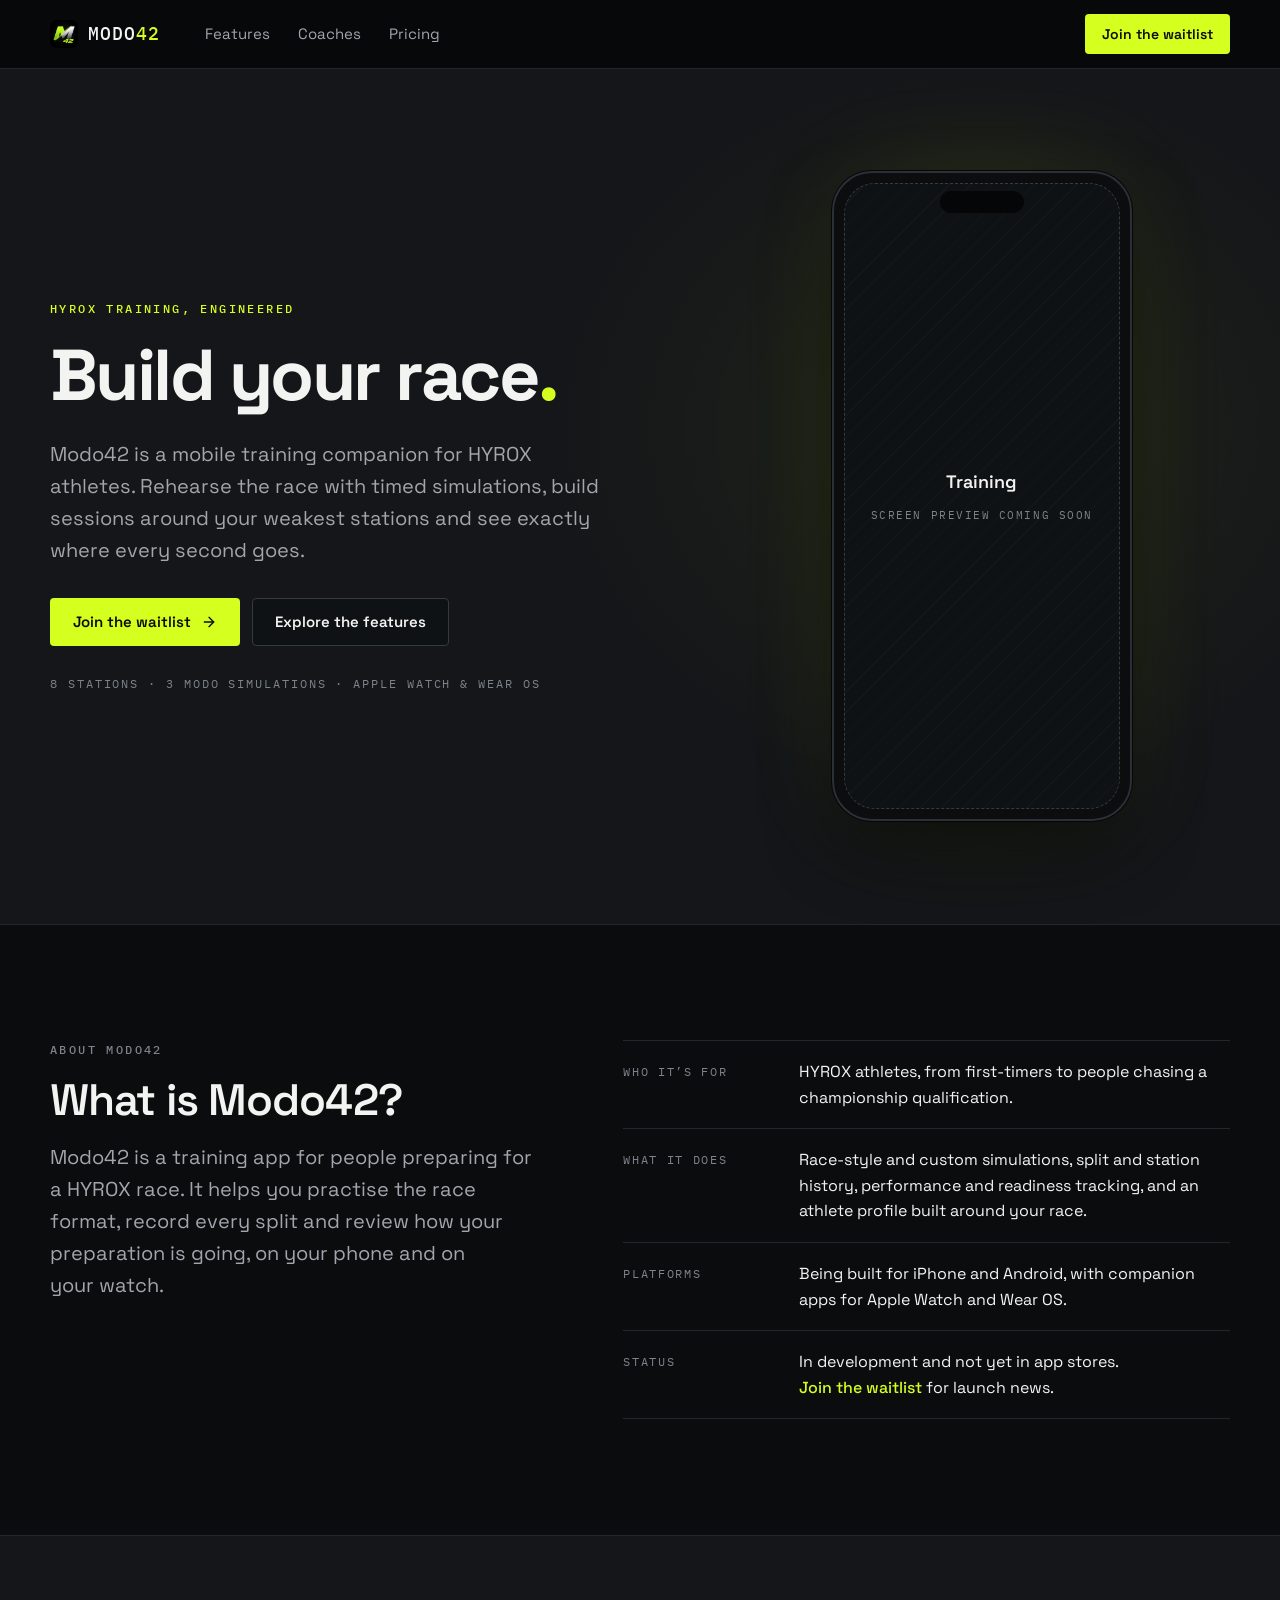
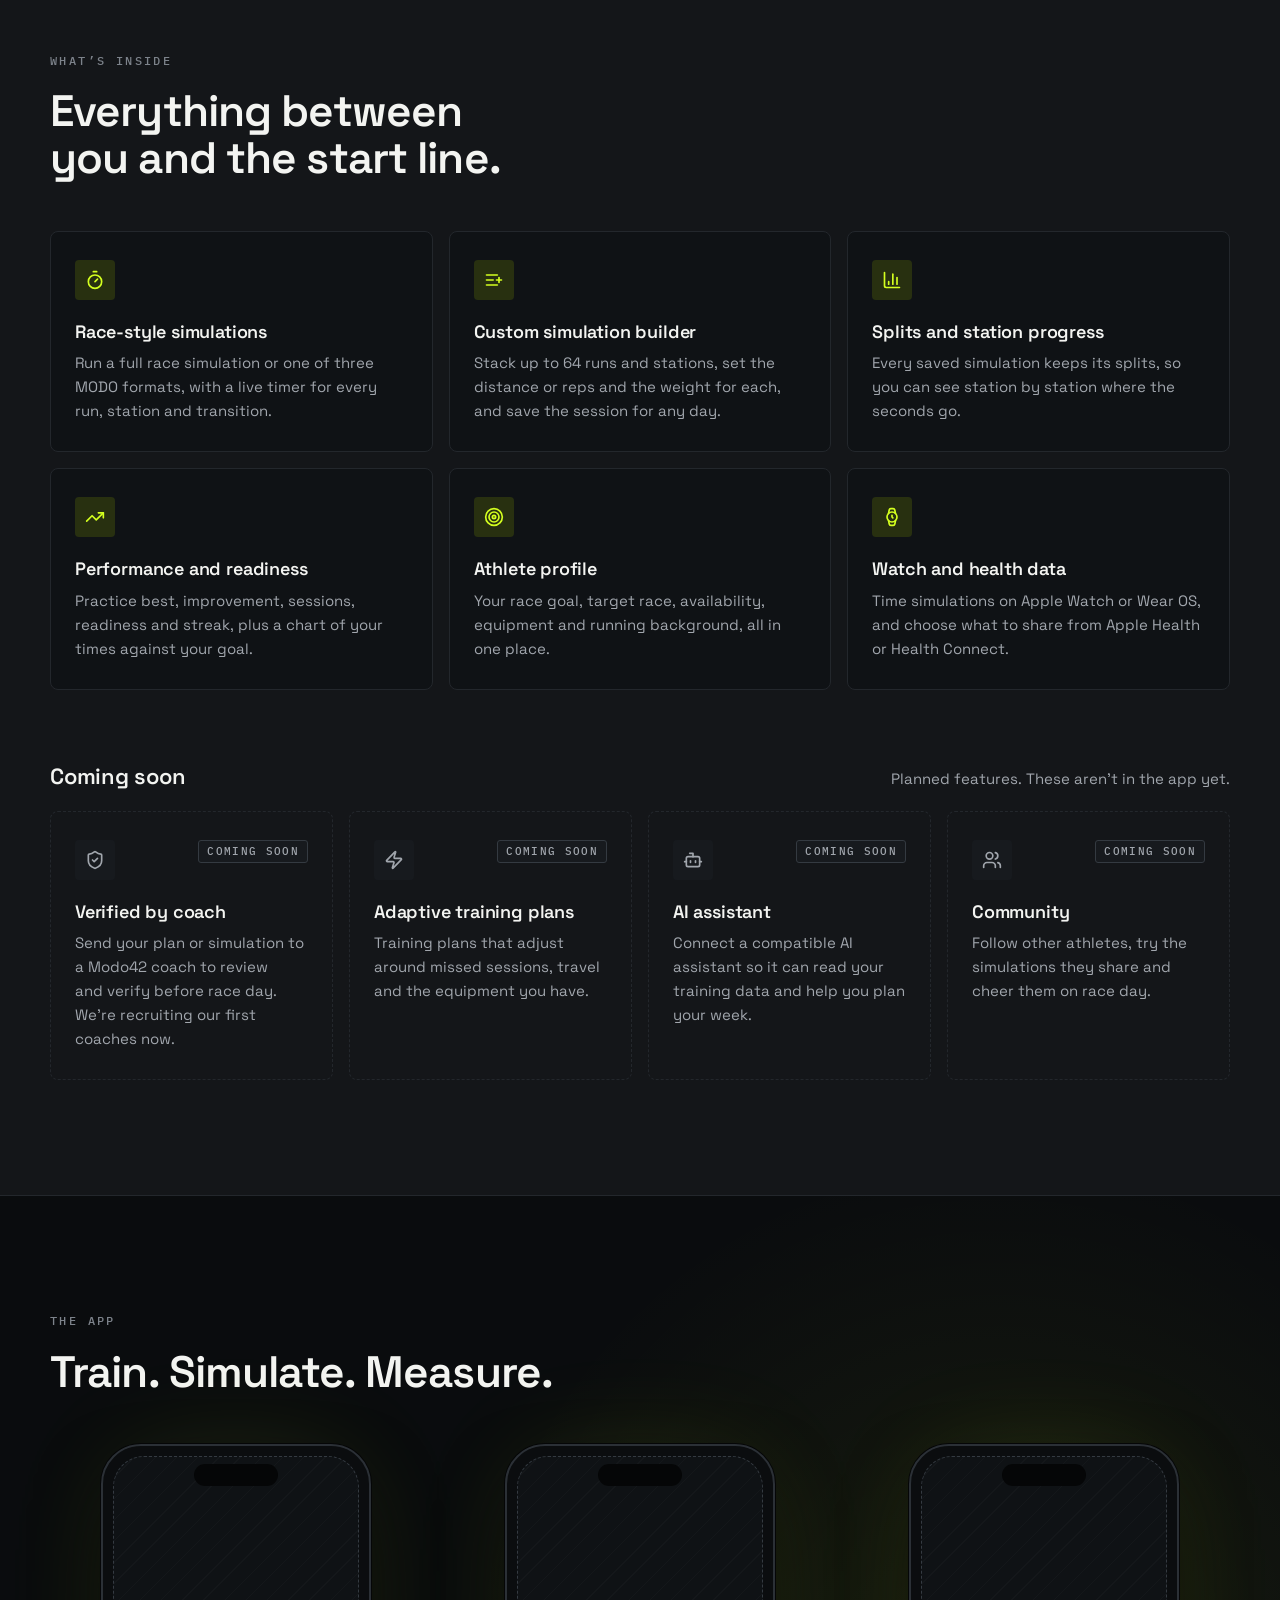
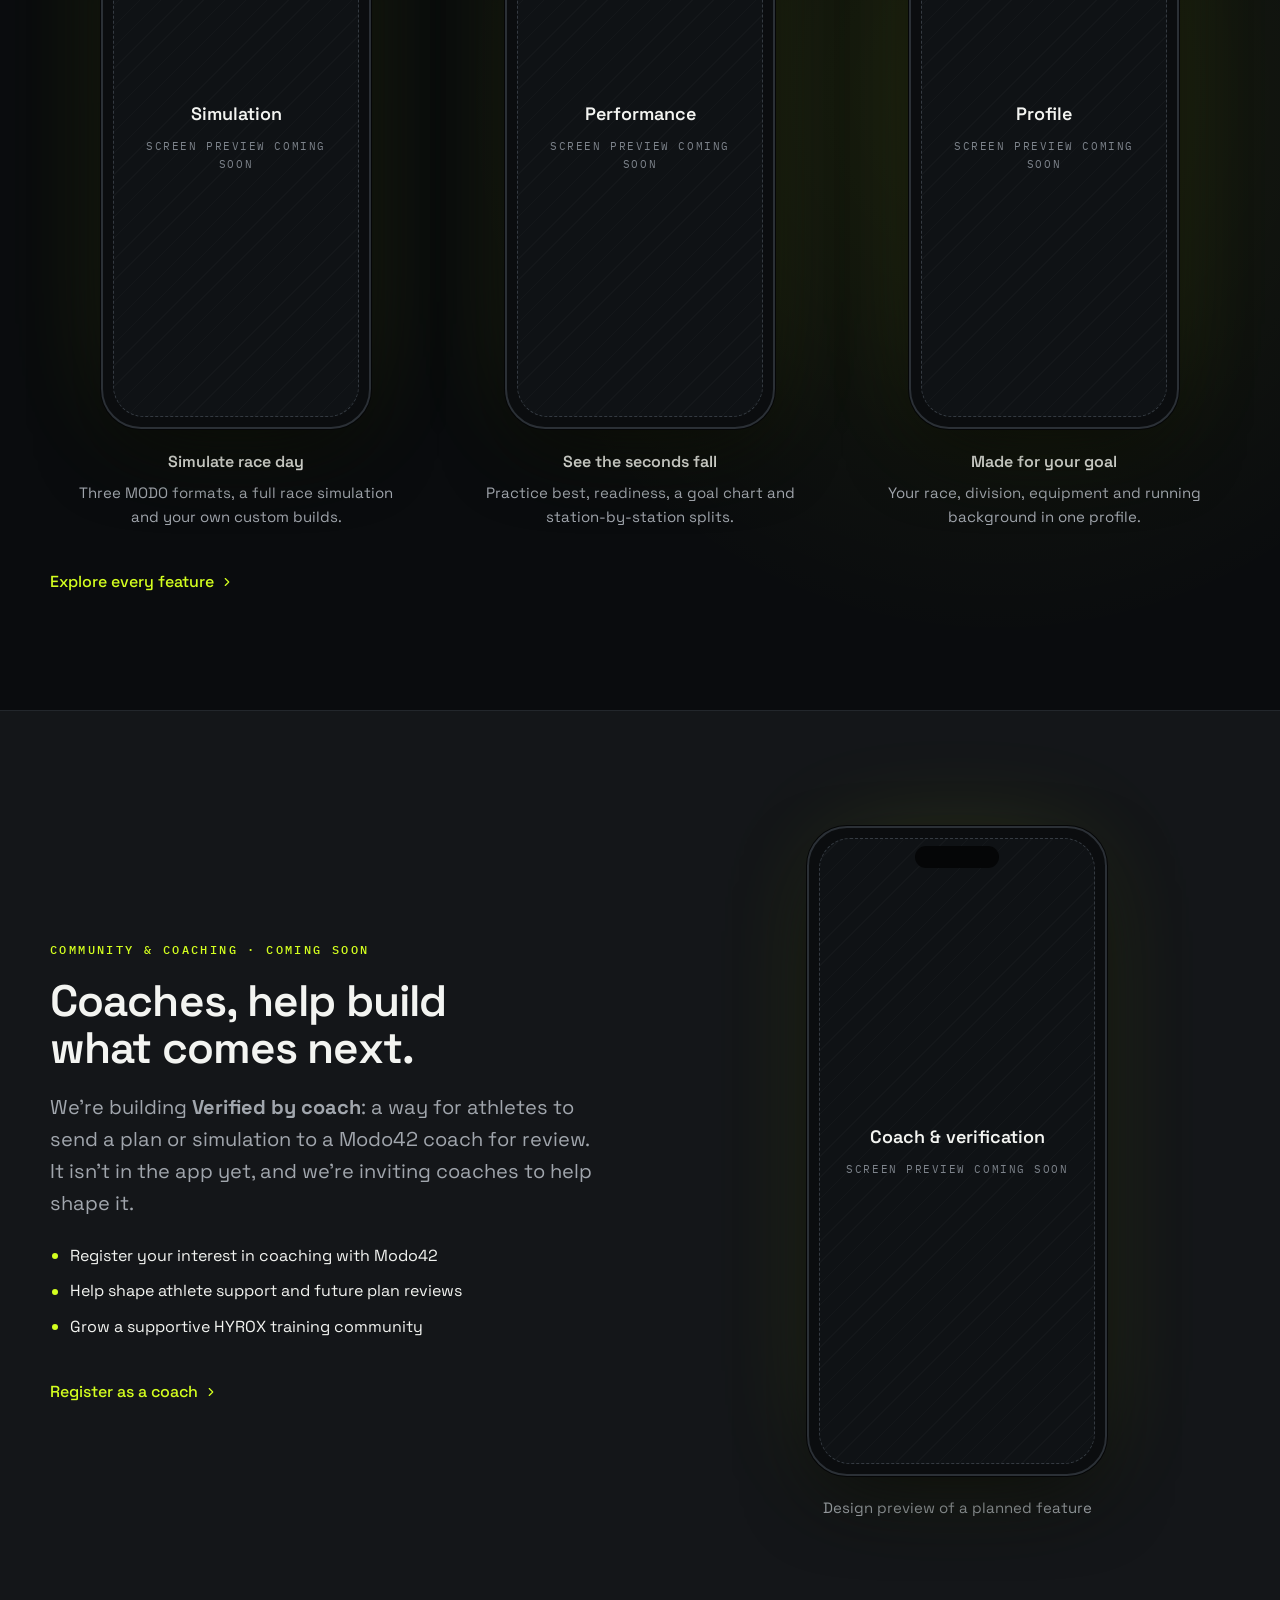
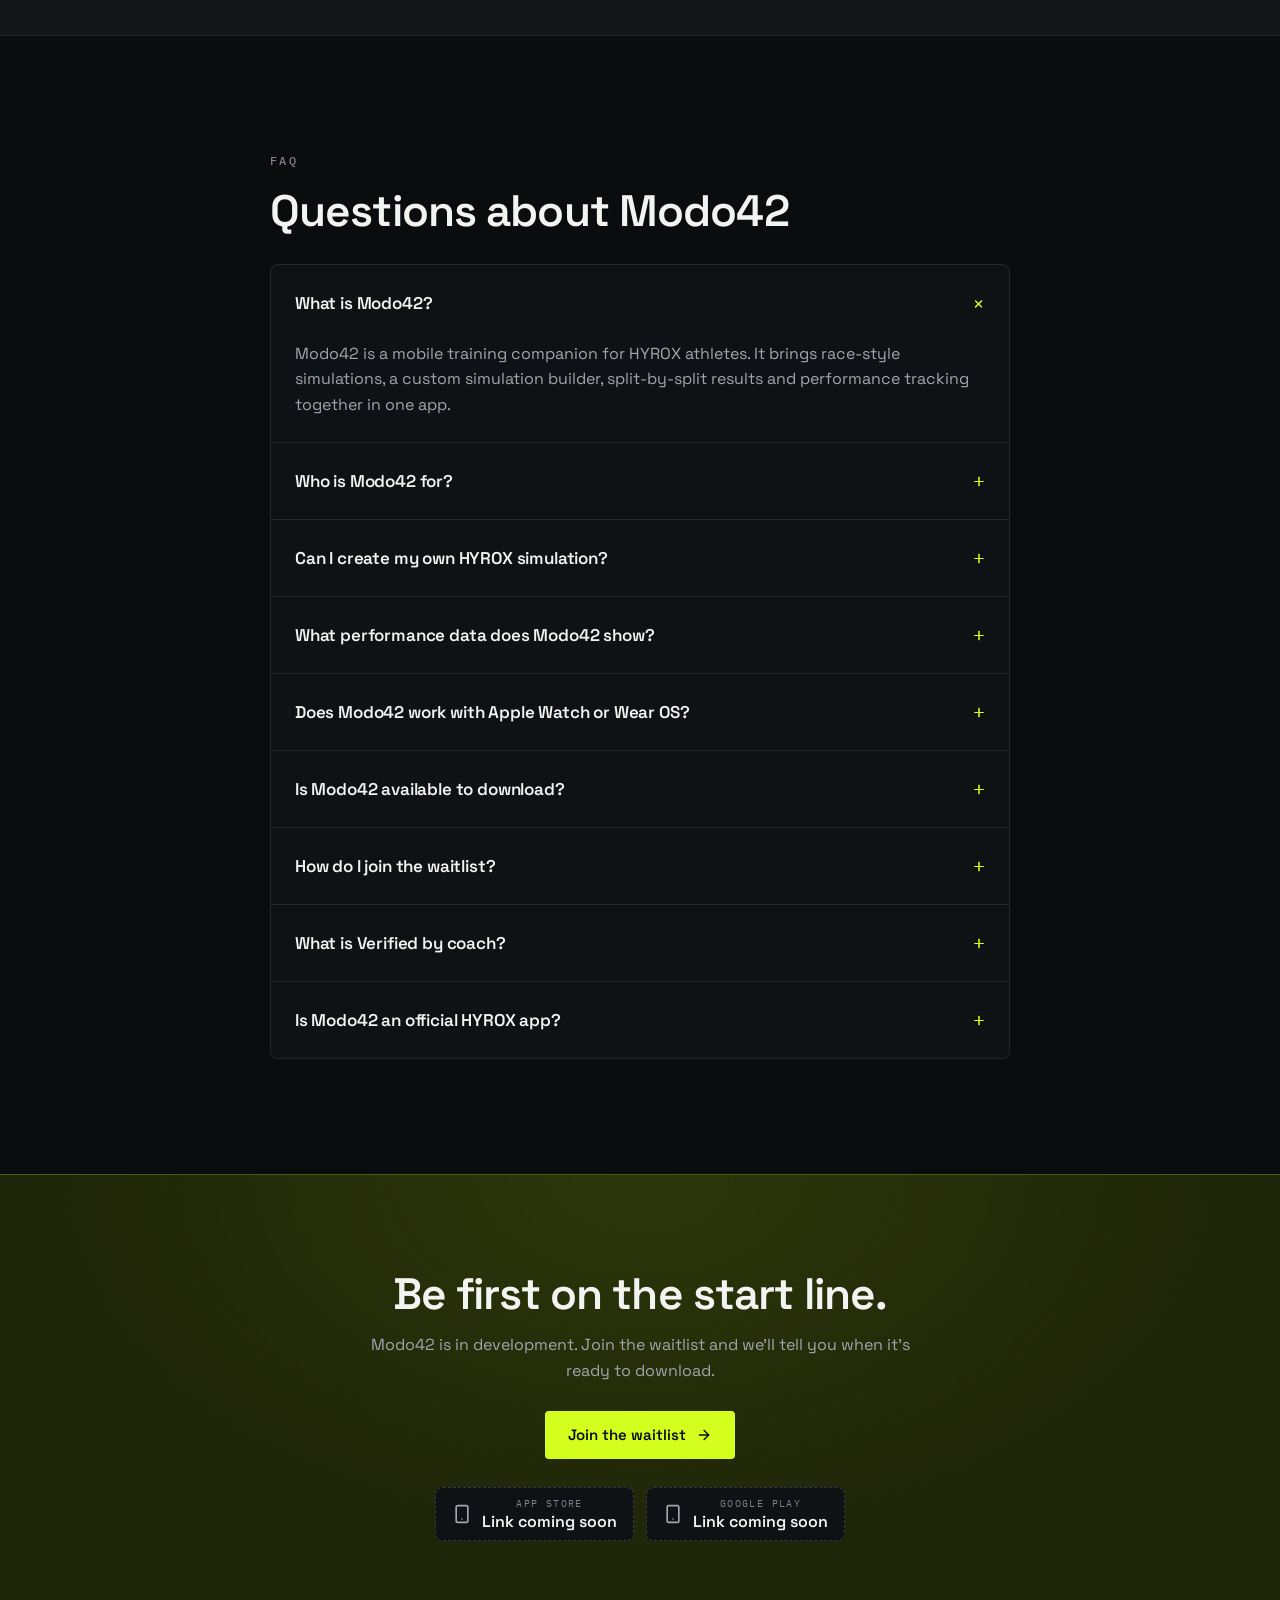
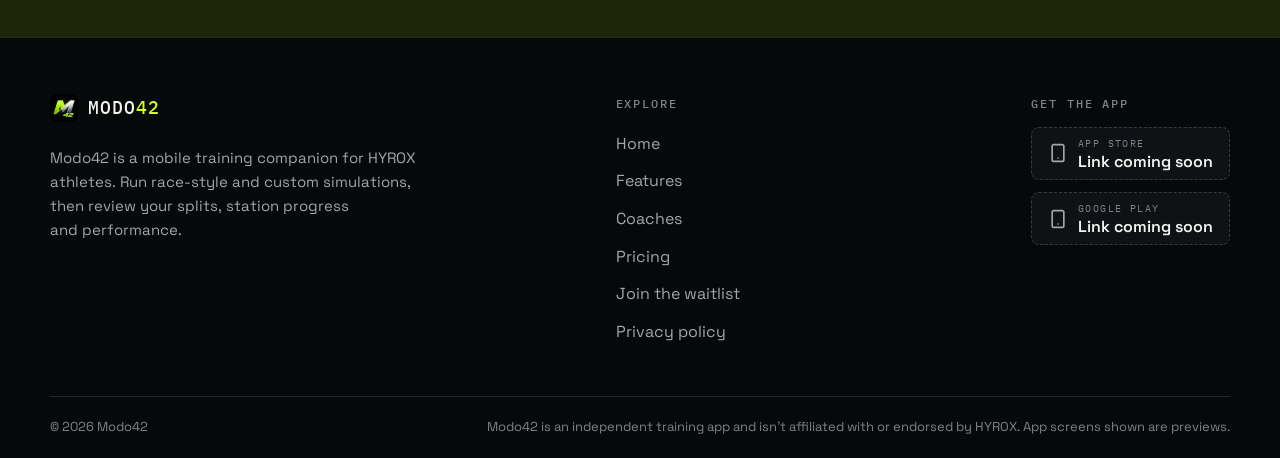
==== commit 91b9088b: "Connect signup forms to a Cloudflare Pages Function and D1 - Add POST /api/signup (functions/api/sig" ====
--- a/index.html
+++ b/index.html
@@ -327,6 +327,7 @@
           <li><a href="/coaches/">Coaches</a></li>
           <li><a href="/pricing/">Pricing</a></li>
           <li><a href="/join-waitlist/">Join the waitlist</a></li>
+          <li><a href="/privacy/">Privacy policy</a></li>
         </ul>
       </nav>
       <div>
--- a/styles.css
+++ b/styles.css
@@ -1322,20 +1322,6 @@
   color: var(--text-muted);
 }
 
-.integration-notice {
-  display: grid;
-  grid-template-columns: 18px 1fr;
-  gap: 10px;
-  margin-top: 16px;
-  font-size: 0.8125rem;
-  color: var(--text-faint);
-}
-.integration-notice svg {
-  width: 16px;
-  height: 16px;
-  margin-top: 2px;
-}
-
 /* ---------- Store badges (placeholders) ---------- */
 
 .store-links {
@@ -1600,3 +1586,19 @@
 h2 + .lead {
   margin-top: 16px;
 }
+
+/* ---------- Legal pages ---------- */
+
+.legal {
+  max-width: 760px;
+}
+.legal h2 {
+  margin-top: 40px;
+  font-size: 1.375rem;
+}
+.legal ul {
+  padding-left: 20px;
+}
+.legal li + li {
+  margin-top: 8px;
+}
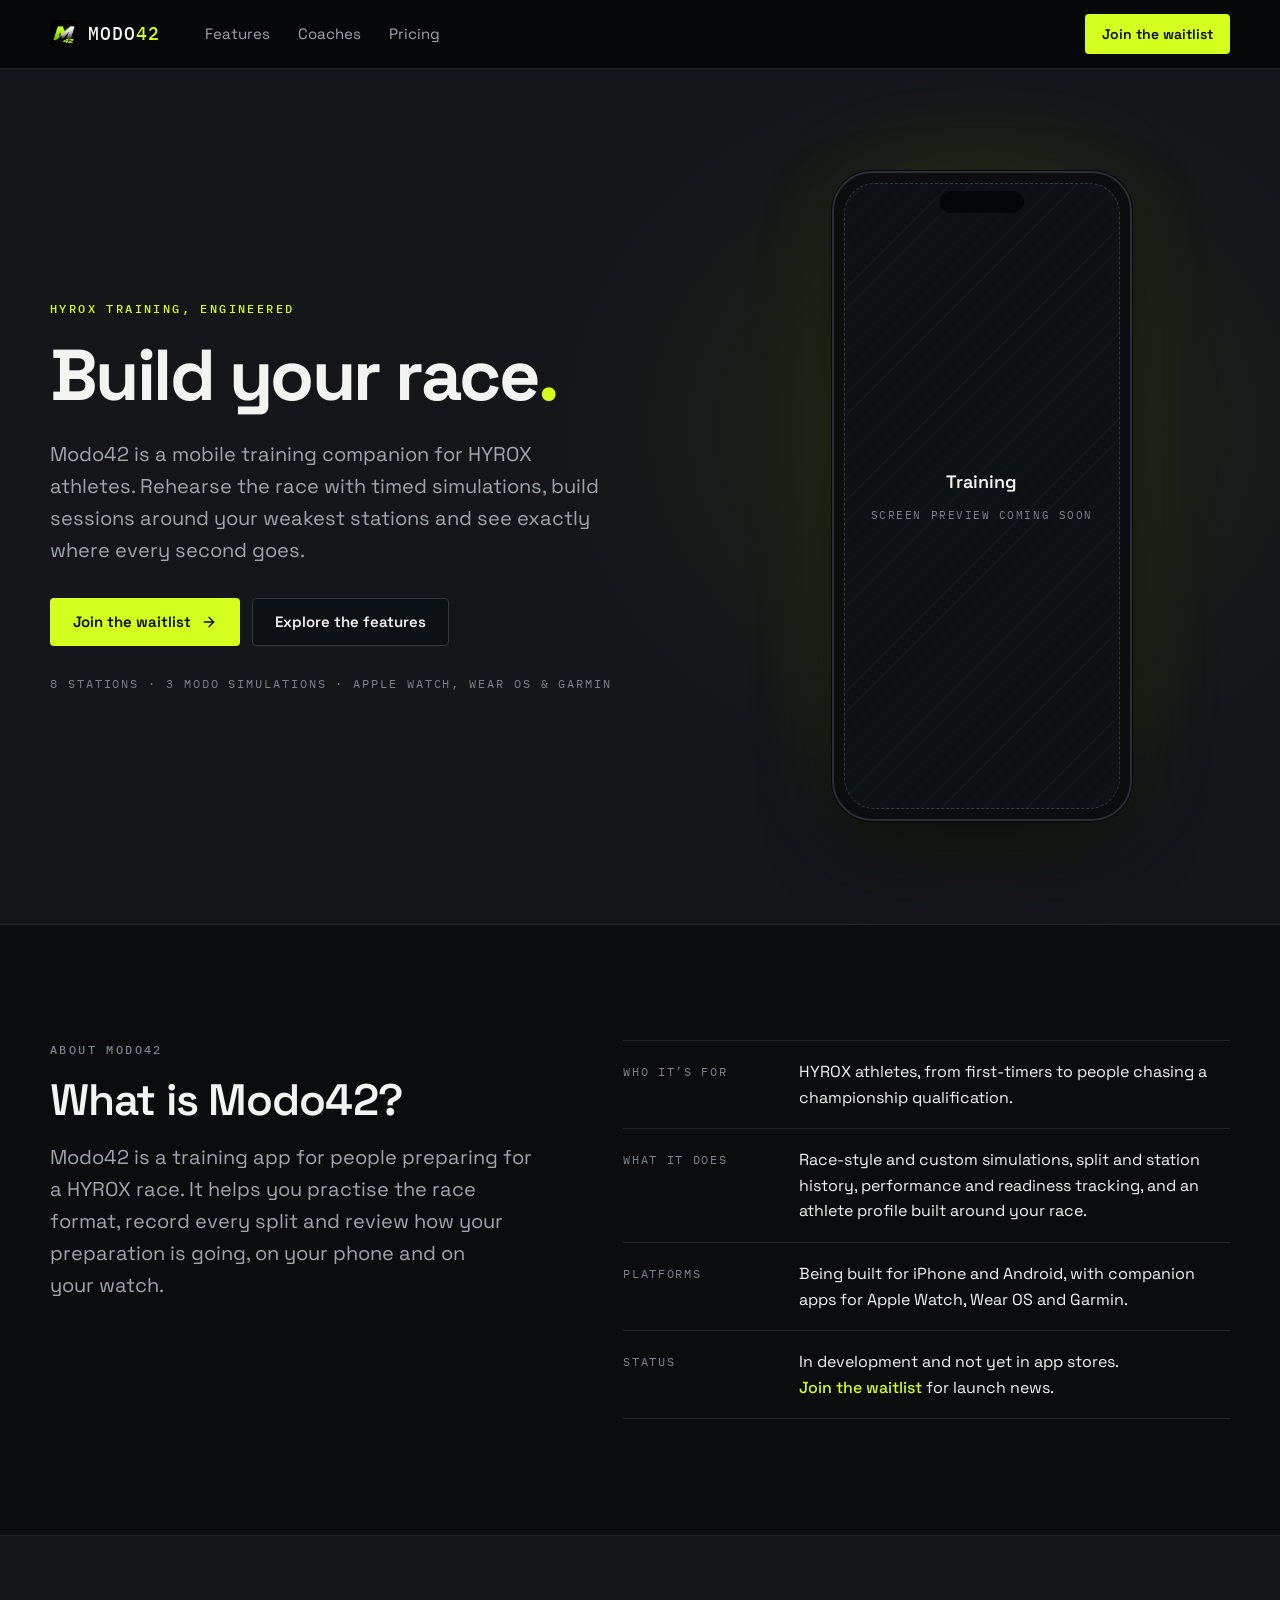
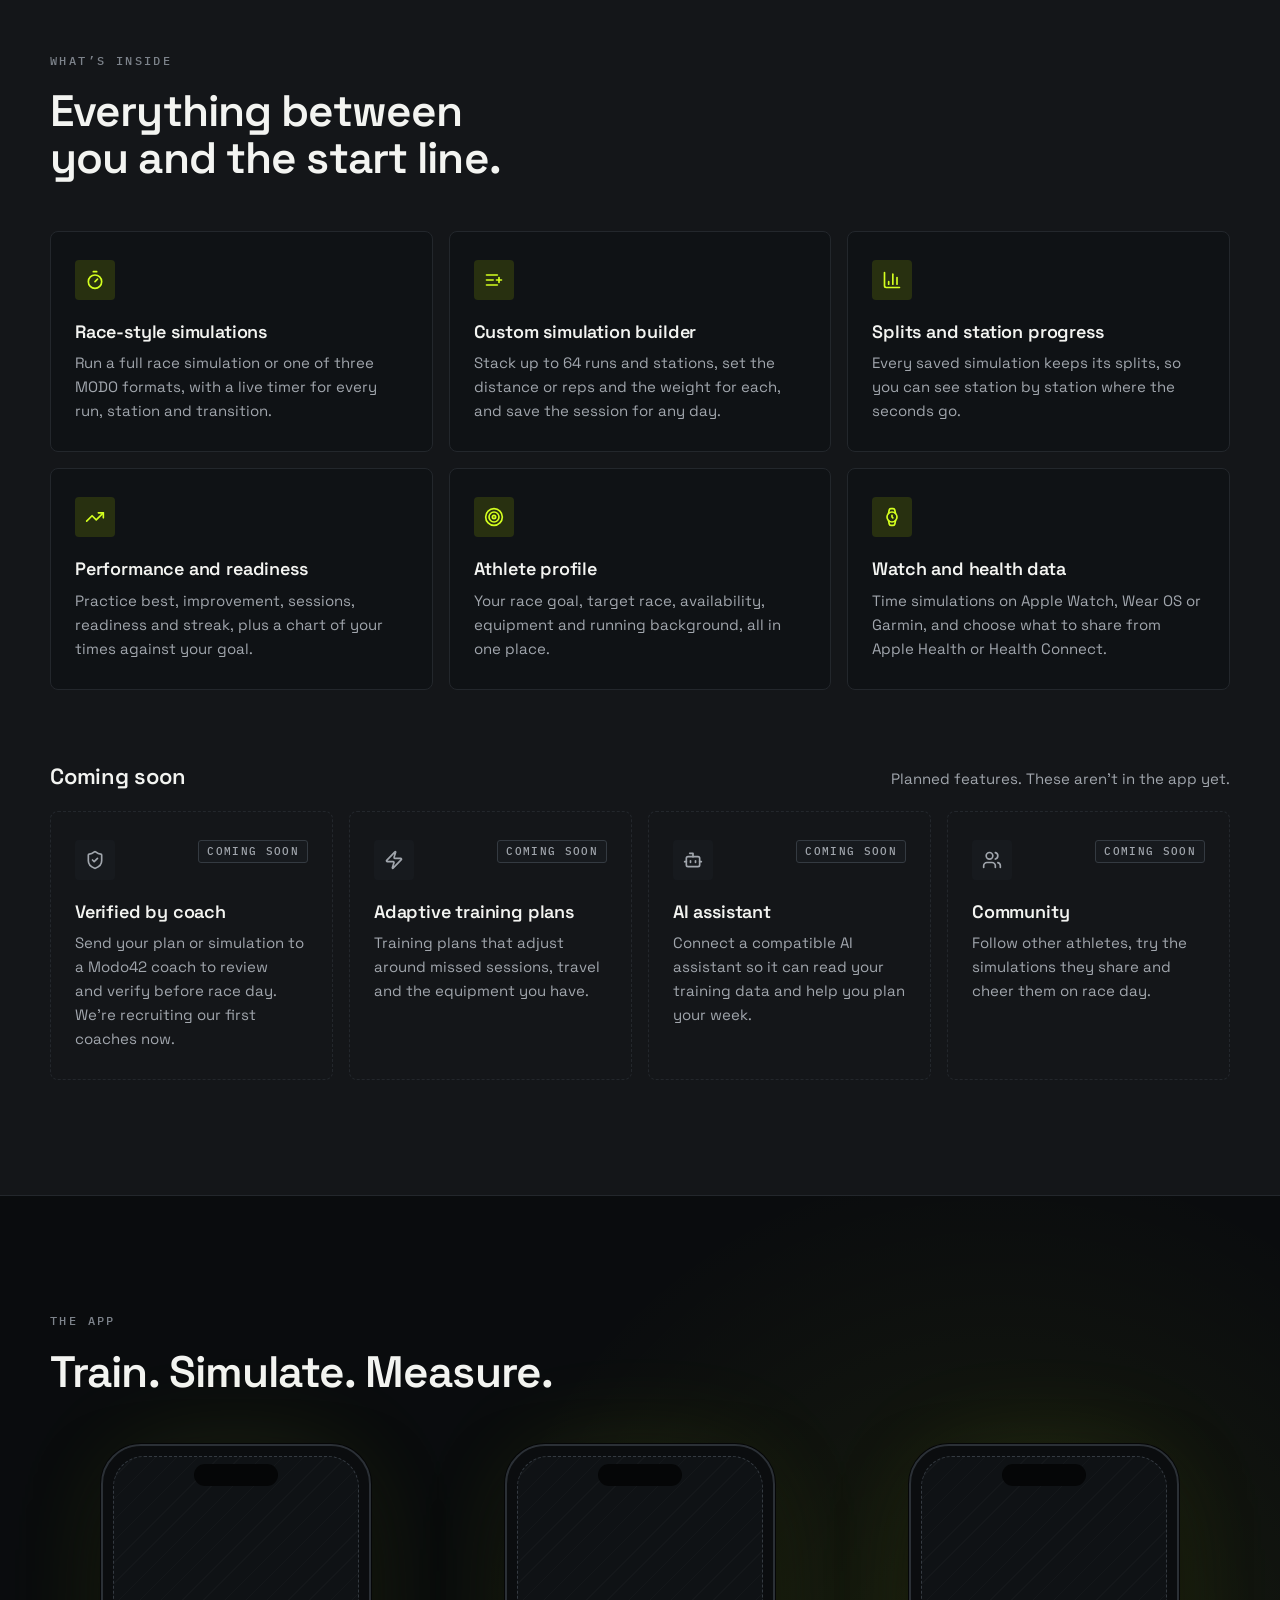
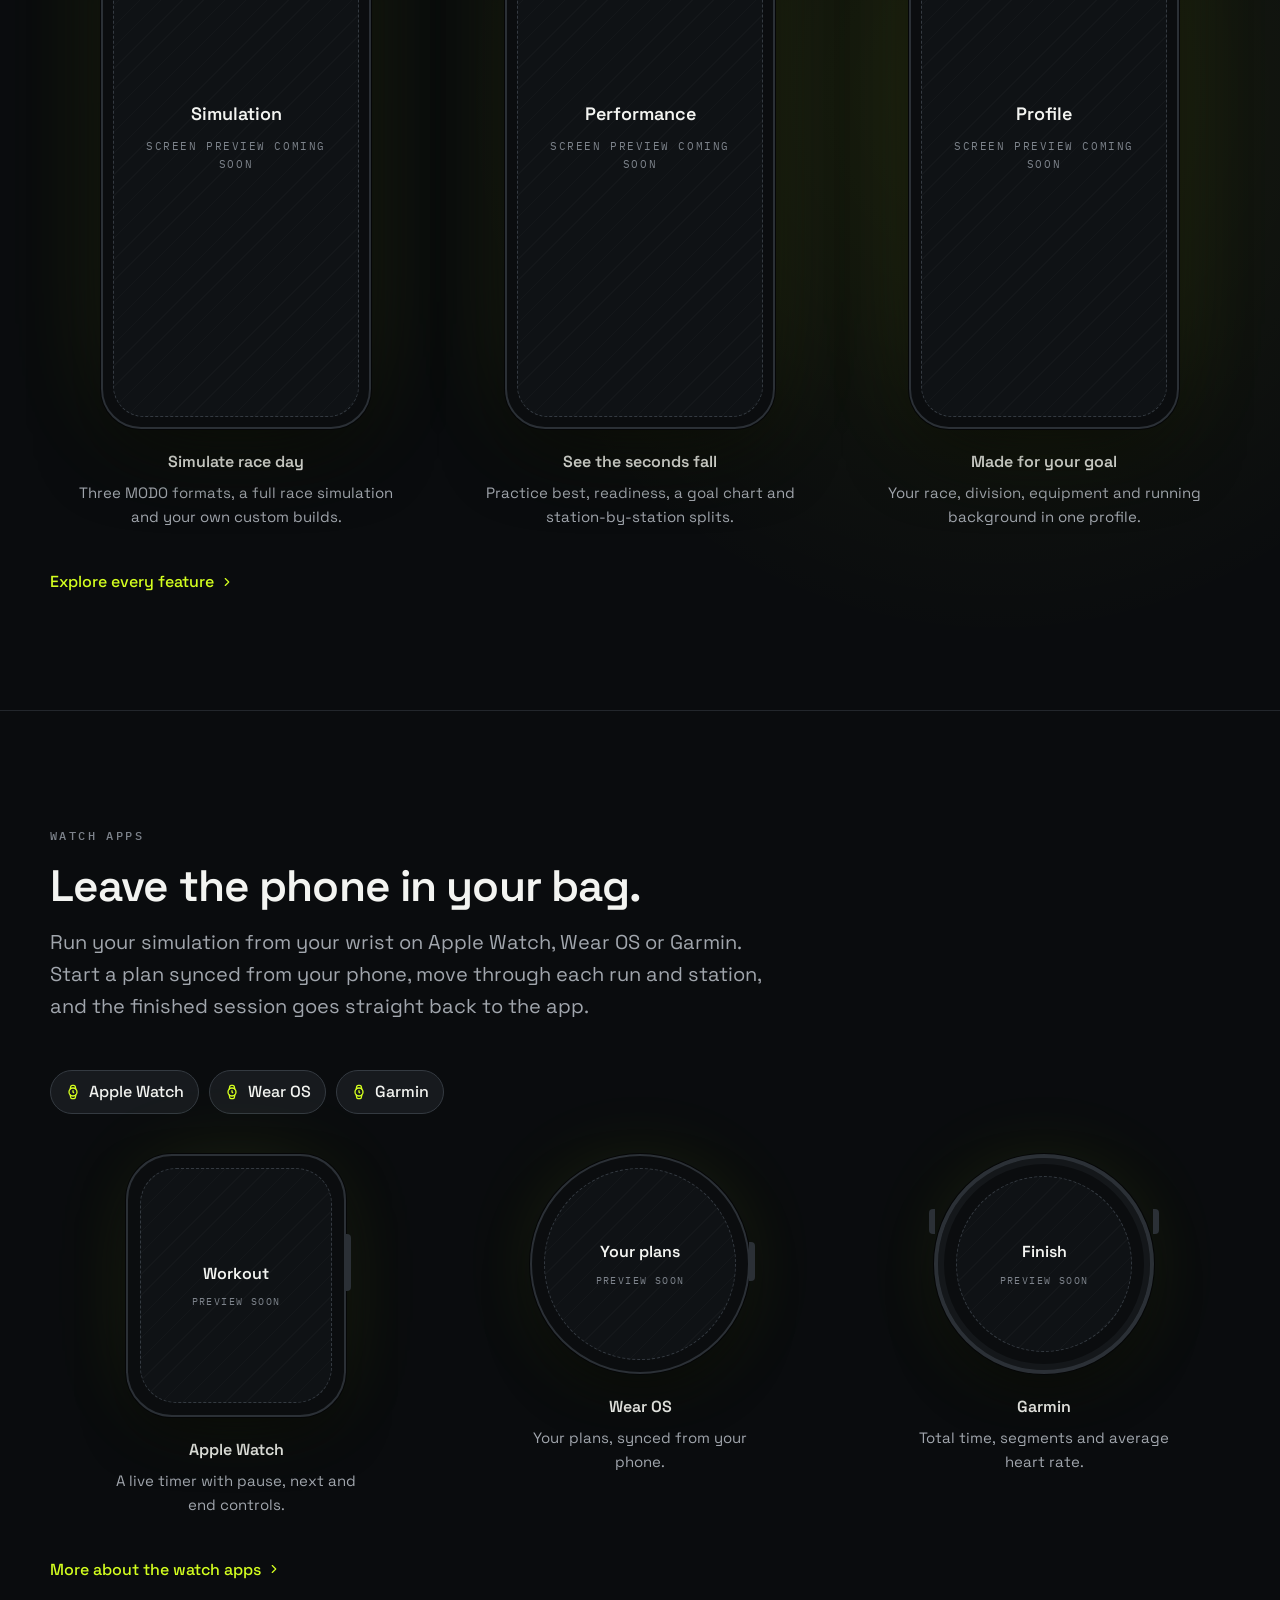
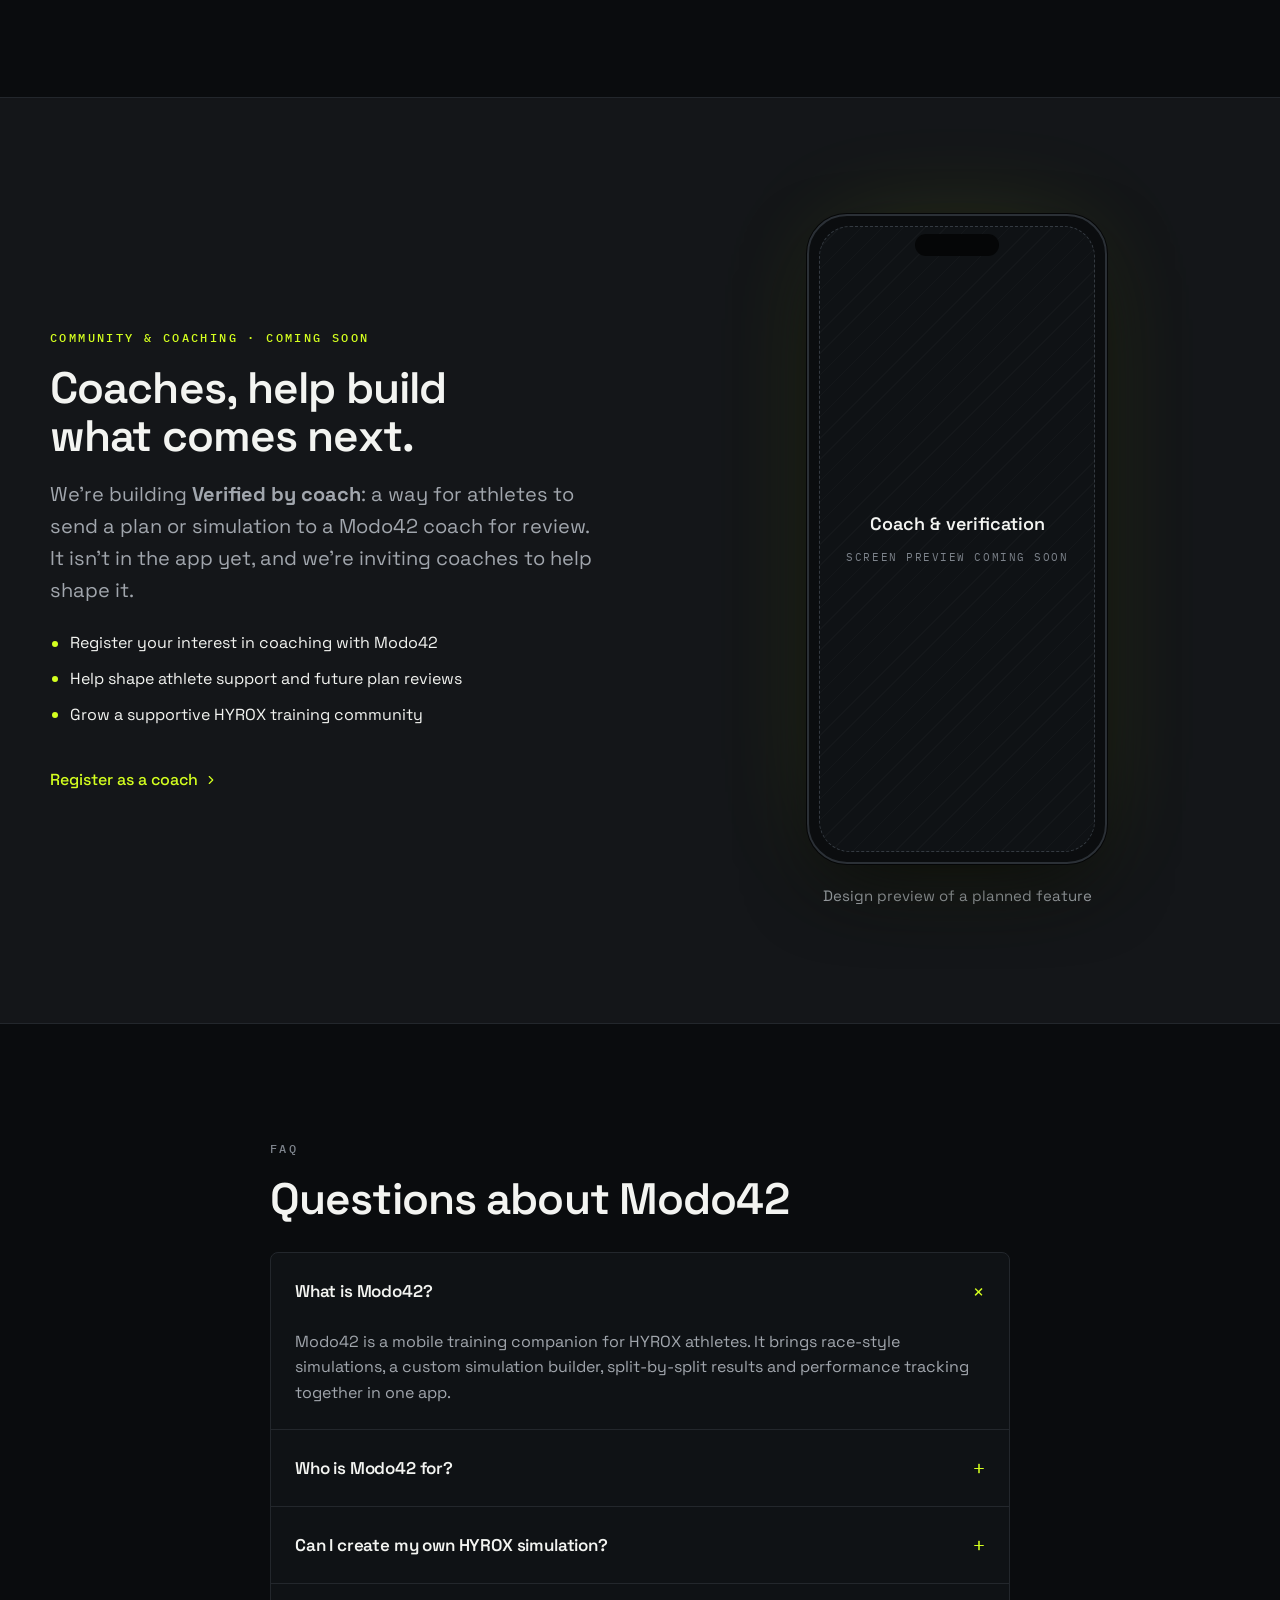
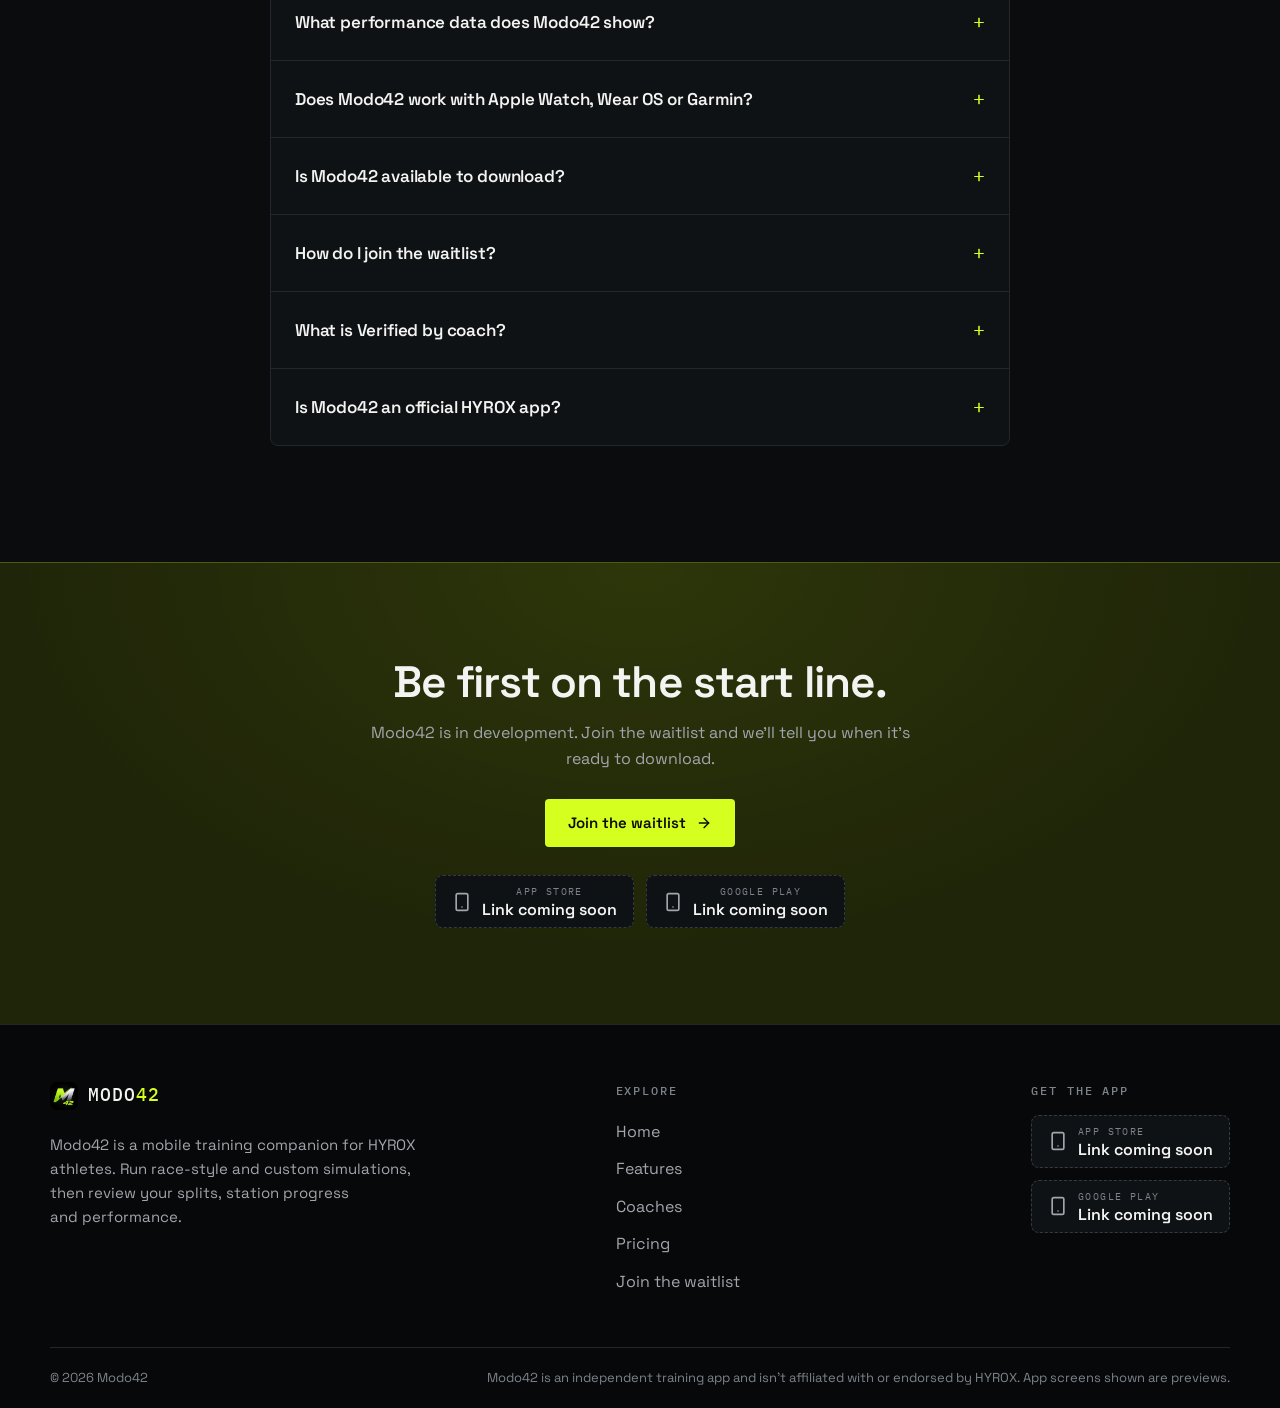
==== commit 7992a98a: "Add watch apps section with Apple Watch, Wear OS and Garmin - Home: watch apps section with one scre" ====
--- a/index.html
+++ b/index.html
@@ -110,10 +110,10 @@
         },
         {
           "@type": "Question",
-          "name": "Does Modo42 work with Apple Watch or Wear OS?",
-          "acceptedAnswer": {
-            "@type": "Answer",
-            "text": "Yes. Companion apps for Apple Watch and Wear OS let you run a simulation from your wrist with pause, next and end controls, then send the finished session back to your phone."
+          "name": "Does Modo42 work with Apple Watch, Wear OS or Garmin?",
+          "acceptedAnswer": {
+            "@type": "Answer",
+            "text": "Yes. Companion apps for Apple Watch, Wear OS and Garmin let you run a simulation from your wrist with pause, next and end controls, then send the finished session back to your phone."
           }
         },
         {
@@ -183,7 +183,7 @@
         <a class="button button--primary" href="/join-waitlist/">Join the waitlist <svg class="i" aria-hidden="true" focusable="false"><use href="/assets/icons.svg#arrow-right"></use></svg></a>
         <a class="button button--secondary" href="/features/">Explore the features</a>
       </div>
-      <p class="mono-meta">8 stations · 3 MODO simulations · Apple Watch &amp; Wear OS</p>
+      <p class="mono-meta">8 stations · 3 MODO simulations · Apple Watch, Wear OS &amp; Garmin</p>
     </div>
     <figure class="phone">
   <!-- SCREENSHOT: replace the .phone-screen contents with <img src="/assets/images/screens/training.webp" width="..." height="..." alt="..."> -->
@@ -203,7 +203,7 @@
     <dl class="spec">
       <div><dt>Who it’s for</dt><dd>HYROX athletes, from first-timers to people chasing a championship qualification.</dd></div>
       <div><dt>What it does</dt><dd>Race-style and custom simulations, split and station history, performance and readiness tracking, and an athlete profile built around your race.</dd></div>
-      <div><dt>Platforms</dt><dd>Being built for iPhone and Android, with companion apps for Apple Watch and Wear OS.</dd></div>
+      <div><dt>Platforms</dt><dd>Being built for iPhone and Android, with companion apps for Apple Watch, Wear OS and Garmin.</dd></div>
       <div><dt>Status</dt><dd>In development and not yet in app stores. <a class="text-link" href="/join-waitlist/">Join the waitlist</a> for launch news.</dd></div>
     </dl>
   </div>
@@ -221,7 +221,7 @@
 <li class="card"><span class="icon-tile"><svg class="i" aria-hidden="true" focusable="false"><use href="/assets/icons.svg#chart"></use></svg></span><h3>Splits and station progress</h3><p>Every saved simulation keeps its splits, so you can see station by station where the seconds go.</p></li>
 <li class="card"><span class="icon-tile"><svg class="i" aria-hidden="true" focusable="false"><use href="/assets/icons.svg#trending-up"></use></svg></span><h3>Performance and readiness</h3><p>Practice best, improvement, sessions, readiness and streak, plus a chart of your times against your goal.</p></li>
 <li class="card"><span class="icon-tile"><svg class="i" aria-hidden="true" focusable="false"><use href="/assets/icons.svg#target"></use></svg></span><h3>Athlete profile</h3><p>Your race goal, target race, availability, equipment and running background, all in one place.</p></li>
-<li class="card"><span class="icon-tile"><svg class="i" aria-hidden="true" focusable="false"><use href="/assets/icons.svg#watch"></use></svg></span><h3>Watch and health data</h3><p>Time simulations on Apple Watch or Wear OS, and choose what to share from Apple Health or Health Connect.</p></li>
+<li class="card"><span class="icon-tile"><svg class="i" aria-hidden="true" focusable="false"><use href="/assets/icons.svg#watch"></use></svg></span><h3>Watch and health data</h3><p>Time simulations on Apple Watch, Wear OS or Garmin, and choose what to share from Apple Health or Health Connect.</p></li>
     </ul>
     <div class="subhead">
       <h3>Coming soon</h3>
@@ -260,6 +260,39 @@
 </figure></li>
     </ul>
     <p class="section-foot"><a class="text-link" href="/features/">Explore every feature <svg class="i" aria-hidden="true" focusable="false"><use href="/assets/icons.svg#chevron-right"></use></svg></a></p>
+  </div>
+</section>
+
+<section class="section section--deep" id="watch" aria-labelledby="watch-title">
+  <div class="wrap">
+    <div class="section-head">
+      <p class="eyebrow">Watch apps</p>
+      <h2 id="watch-title">Leave the phone in your bag.</h2>
+      <p class="lead">Run your simulation from your wrist on Apple Watch, Wear OS or Garmin. Start a plan synced from your phone, move through each run and station, and the finished session goes straight back to the app.</p>
+    </div>
+    <ul class="watch-platforms">
+      <li><svg class="i" aria-hidden="true" focusable="false"><use href="/assets/icons.svg#watch"></use></svg>Apple Watch</li>
+      <li><svg class="i" aria-hidden="true" focusable="false"><use href="/assets/icons.svg#watch"></use></svg>Wear OS</li>
+      <li><svg class="i" aria-hidden="true" focusable="false"><use href="/assets/icons.svg#watch"></use></svg>Garmin</li>
+    </ul>
+    <ul class="watch-row">
+      <li><figure class="watch">
+  <!-- SCREENSHOT: replace the .watch-screen contents with <img src="/assets/images/screens/watch-apple-workout.webp" width="..." height="..." alt="..."> -->
+  <div class="watch-frame watch-frame--square"><div class="watch-screen"><strong>Workout</strong><span>Preview soon</span></div></div>
+  <figcaption><strong>Apple Watch</strong><span>A live timer with pause, next and end controls.</span></figcaption>
+</figure></li>
+      <li><figure class="watch">
+  <!-- SCREENSHOT: replace the .watch-screen contents with <img src="/assets/images/screens/watch-wearos-plans.webp" width="..." height="..." alt="..."> -->
+  <div class="watch-frame watch-frame--round"><div class="watch-screen"><strong>Your plans</strong><span>Preview soon</span></div></div>
+  <figcaption><strong>Wear OS</strong><span>Your plans, synced from your phone.</span></figcaption>
+</figure></li>
+      <li><figure class="watch">
+  <!-- SCREENSHOT: replace the .watch-screen contents with <img src="/assets/images/screens/watch-garmin-finish.webp" width="..." height="..." alt="..."> -->
+  <div class="watch-frame watch-frame--garmin"><div class="watch-screen"><strong>Finish</strong><span>Preview soon</span></div></div>
+  <figcaption><strong>Garmin</strong><span>Total time, segments and average heart rate.</span></figcaption>
+</figure></li>
+    </ul>
+    <p class="section-foot"><a class="text-link" href="/features/#watch">More about the watch apps <svg class="i" aria-hidden="true" focusable="false"><use href="/assets/icons.svg#chevron-right"></use></svg></a></p>
   </div>
 </section>
 
@@ -293,7 +326,7 @@
 <details class="faq-item"><summary><h3>Who is Modo42 for?</h3></summary><div class="faq-answer"><p>Athletes preparing for a HYROX race, whether you want to finish your first event, beat your finish time, qualify for championships or simply get HYROX fit.</p></div></details>
 <details class="faq-item"><summary><h3>Can I create my own HYROX simulation?</h3></summary><div class="faq-answer"><p>Yes. The custom simulation builder lets you add up to 64 runs and stations, set the distance or reps and the weight for each, reorder them and save the session to run later.</p></div></details>
 <details class="faq-item"><summary><h3>What performance data does Modo42 show?</h3></summary><div class="faq-answer"><p>Modo42 keeps the splits and station times from every saved simulation. The Performance view shows your practice best, improvement, session count, readiness, sessions this week and streak, with a chart that compares your times to your goal.</p></div></details>
-<details class="faq-item"><summary><h3>Does Modo42 work with Apple Watch or Wear OS?</h3></summary><div class="faq-answer"><p>Yes. Companion apps for Apple Watch and Wear OS let you run a simulation from your wrist with pause, next and end controls, then send the finished session back to your phone.</p></div></details>
+<details class="faq-item"><summary><h3>Does Modo42 work with Apple Watch, Wear OS or Garmin?</h3></summary><div class="faq-answer"><p>Yes. Companion apps for Apple Watch, Wear OS and Garmin let you run a simulation from your wrist with pause, next and end controls, then send the finished session back to your phone.</p></div></details>
 <details class="faq-item"><summary><h3>Is Modo42 available to download?</h3></summary><div class="faq-answer"><p>Not yet. Modo42 is in development for iPhone and Android. Join the waitlist to hear when it’s ready.</p></div></details>
 <details class="faq-item"><summary><h3>How do I join the waitlist?</h3></summary><div class="faq-answer"><p>Enter your email address on the <a href="/join-waitlist/">Join the waitlist</a> page.</p></div></details>
 <details class="faq-item"><summary><h3>What is Verified by coach?</h3></summary><div class="faq-answer"><p>Verified by coach is a planned Modo42 feature that will let you send your plan or simulation to a Modo42 coach for review. It isn’t available yet, and we’re recruiting our first coaches now.</p></div></details>
@@ -327,7 +360,6 @@
           <li><a href="/coaches/">Coaches</a></li>
           <li><a href="/pricing/">Pricing</a></li>
           <li><a href="/join-waitlist/">Join the waitlist</a></li>
-          <li><a href="/privacy/">Privacy policy</a></li>
         </ul>
       </nav>
       <div>
--- a/styles.css
+++ b/styles.css
@@ -1322,6 +1322,20 @@
   color: var(--text-muted);
 }
 
+.integration-notice {
+  display: grid;
+  grid-template-columns: 18px 1fr;
+  gap: 10px;
+  margin-top: 16px;
+  font-size: 0.8125rem;
+  color: var(--text-faint);
+}
+.integration-notice svg {
+  width: 16px;
+  height: 16px;
+  margin-top: 2px;
+}
+
 /* ---------- Store badges (placeholders) ---------- */
 
 .store-links {
@@ -1587,18 +1601,191 @@
   margin-top: 16px;
 }
 
-/* ---------- Legal pages ---------- */
-
-.legal {
-  max-width: 760px;
-}
-.legal h2 {
-  margin-top: 40px;
-  font-size: 1.375rem;
-}
-.legal ul {
-  padding-left: 20px;
-}
-.legal li + li {
-  margin-top: 8px;
-}
+/* ---------- Watch apps (swap placeholders for real screenshots later) ---------- */
+
+.watch-platforms {
+  display: flex;
+  flex-wrap: wrap;
+  gap: 10px;
+  margin: 0 0 40px;
+  padding: 0;
+  list-style: none;
+}
+.watch-platforms li {
+  display: inline-flex;
+  align-items: center;
+  gap: 8px;
+  padding: 8px 14px;
+  font-weight: 500;
+  background: var(--surface-raised);
+  border: 1px solid var(--line-strong);
+  border-radius: 999px;
+}
+.watch-platforms svg {
+  width: 16px;
+  height: 16px;
+  color: var(--accent);
+}
+.watch-row {
+  display: grid;
+  grid-template-columns: repeat(3, minmax(0, 1fr));
+  gap: clamp(20px, 3vw, 32px);
+  margin: 0;
+  padding: 0;
+  list-style: none;
+}
+.watch-row--four {
+  grid-template-columns: repeat(4, minmax(0, 1fr));
+}
+.watch {
+  margin: 0;
+}
+.watch-frame {
+  position: relative;
+  width: min(100%, 220px);
+  aspect-ratio: 41 / 49;
+  margin-inline: auto;
+  padding: 12px;
+  background: #0b0d0f;
+  border: 2px solid #2b3036;
+  border-radius: 46px;
+  box-shadow:
+    0 0 0 1px #050607,
+    0 24px 60px -20px rgba(0, 0, 0, 0.75),
+    0 0 100px -30px rgba(212, 255, 31, 0.18);
+}
+/* Crown on the right edge. */
+.watch-frame::after {
+  content: '';
+  position: absolute;
+  top: 30%;
+  right: -7px;
+  width: 6px;
+  height: 22%;
+  background: #2b3036;
+  border-radius: 0 4px 4px 0;
+}
+.watch-frame--round,
+.watch-frame--garmin {
+  aspect-ratio: 1;
+  border-radius: 50%;
+}
+.watch-frame--round::after {
+  top: 40%;
+  height: 18%;
+}
+/* Garmin: thicker bezel with a button on each side. */
+.watch-frame--garmin {
+  padding: 18px;
+  border-width: 4px;
+  box-shadow:
+    inset 0 0 0 6px #14171a,
+    0 0 0 1px #050607,
+    0 24px 60px -20px rgba(0, 0, 0, 0.75),
+    0 0 100px -30px rgba(212, 255, 31, 0.18);
+}
+.watch-frame--garmin::after,
+.watch-frame--garmin::before {
+  content: '';
+  position: absolute;
+  width: 6px;
+  height: 12%;
+  background: #2b3036;
+}
+.watch-frame--garmin::after {
+  top: 24%;
+  right: -9px;
+  border-radius: 0 4px 4px 0;
+}
+.watch-frame--garmin::before {
+  top: 24%;
+  left: -9px;
+  border-radius: 4px 0 0 4px;
+}
+.watch-screen {
+  display: flex;
+  flex-direction: column;
+  align-items: center;
+  justify-content: center;
+  gap: 8px;
+  height: 100%;
+  padding: 16px;
+  overflow: hidden;
+  text-align: center;
+  background:
+    repeating-linear-gradient(135deg, transparent 0 14px, rgba(255, 255, 255, 0.018) 14px 15px),
+    var(--surface);
+  border: 1px dashed var(--line-strong);
+  border-radius: 36px;
+}
+.watch-frame--round .watch-screen,
+.watch-frame--garmin .watch-screen {
+  border-radius: 50%;
+}
+.watch-screen strong {
+  font-size: 1rem;
+  font-weight: 600;
+}
+.watch-screen span {
+  font-family: var(--font-mono);
+  font-size: 0.625rem;
+  letter-spacing: 0.14em;
+  text-transform: uppercase;
+  color: var(--text-faint);
+}
+.watch-screen img {
+  width: 100%;
+  height: 100%;
+  object-fit: cover;
+  border-radius: inherit;
+}
+.watch figcaption {
+  margin-top: 20px;
+  text-align: center;
+}
+.watch figcaption strong {
+  display: block;
+  font-weight: 600;
+}
+.watch figcaption span {
+  display: block;
+  max-width: 260px;
+  margin: 6px auto 0;
+  font-size: 0.9375rem;
+  color: var(--text-muted);
+}
+.watch-models {
+  margin-top: 32px;
+}
+@media (max-width: 960px) {
+  .watch-row--four {
+    grid-template-columns: repeat(2, minmax(0, 1fr));
+    row-gap: 40px;
+  }
+}
+@media (max-width: 860px) {
+  /* Swipeable row of watches on small screens. */
+  .watch-row:not(.watch-row--four) {
+    grid-template-columns: none;
+    grid-auto-flow: column;
+    grid-auto-columns: min(70%, 240px);
+    gap: 16px;
+    margin-inline: calc(var(--gutter) * -1);
+    padding: 4px var(--gutter) 12px;
+    overflow-x: auto;
+    scroll-snap-type: x mandatory;
+    scrollbar-width: thin;
+  }
+  .watch-row > li {
+    scroll-snap-align: center;
+  }
+}
+@media (max-width: 520px) {
+  .watch-row--four {
+    gap: 16px;
+    row-gap: 32px;
+  }
+  .watch-frame {
+    width: min(100%, 160px);
+  }
+}
